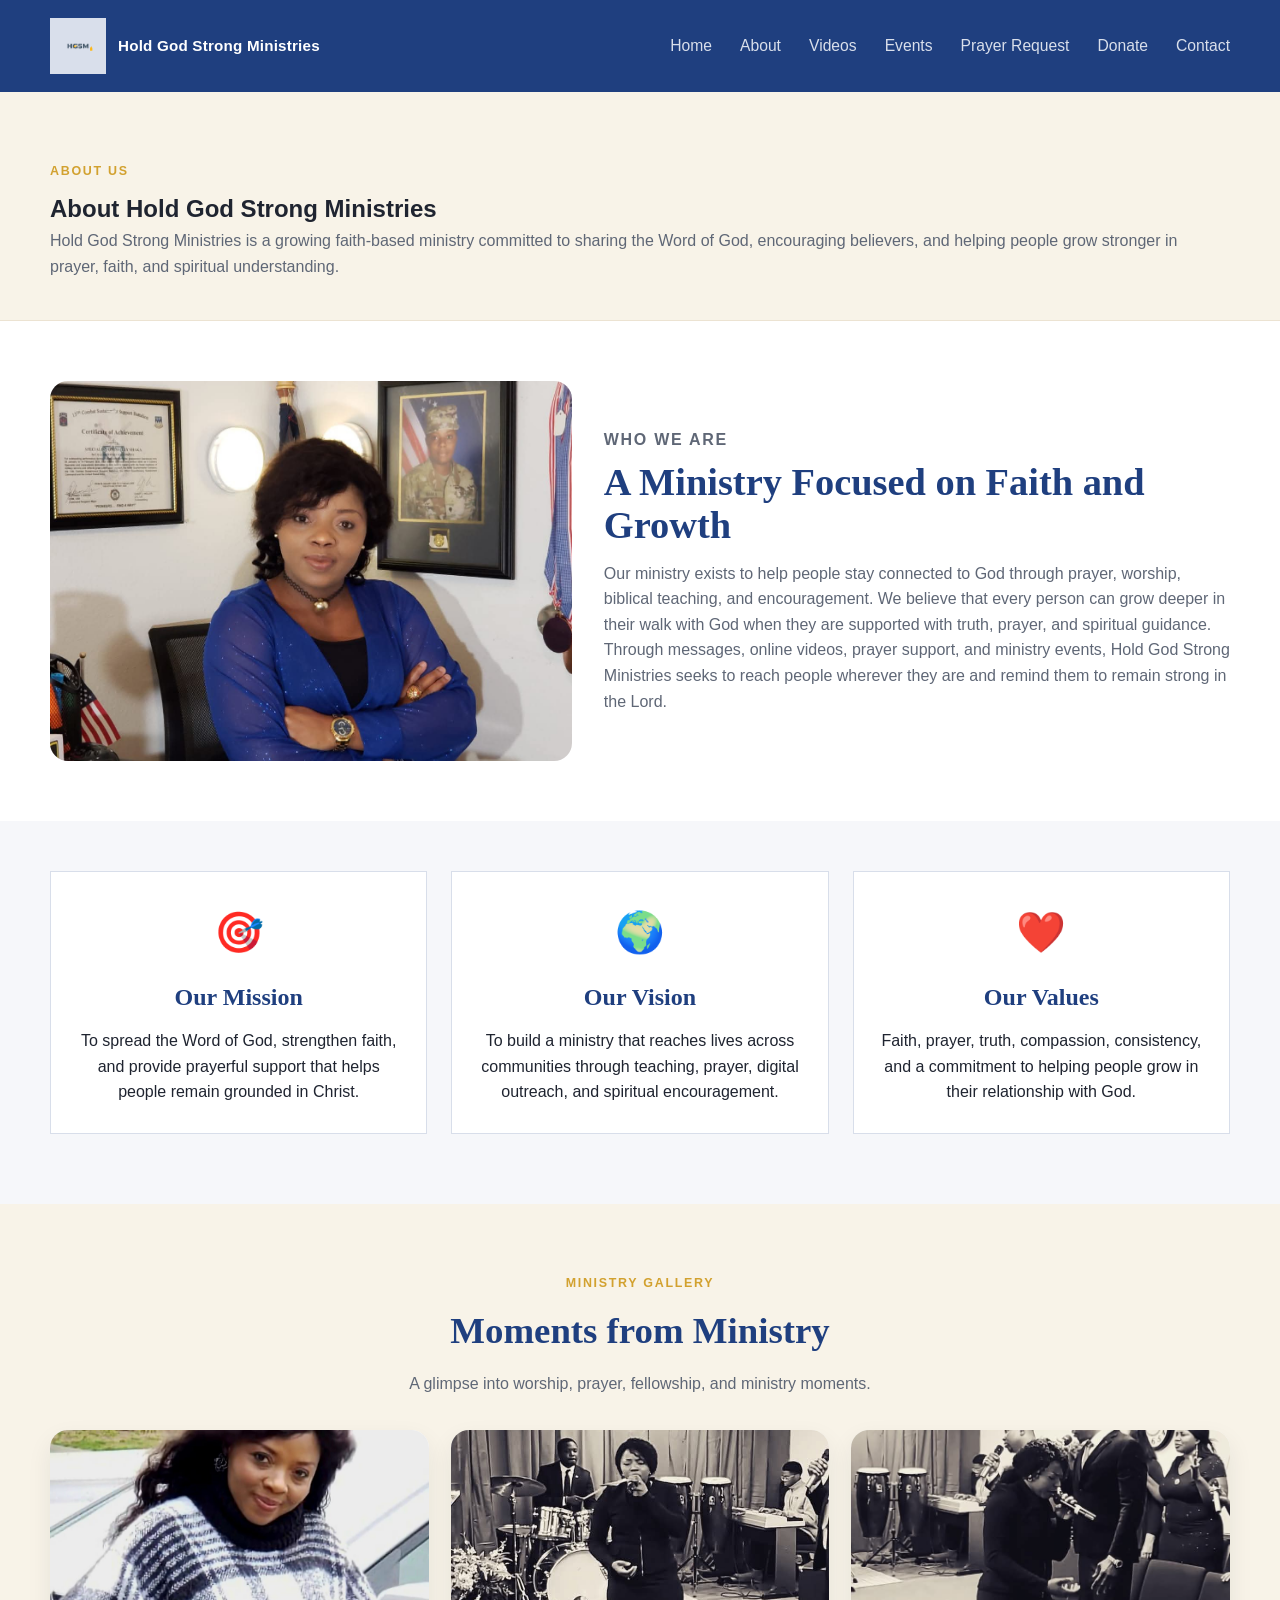
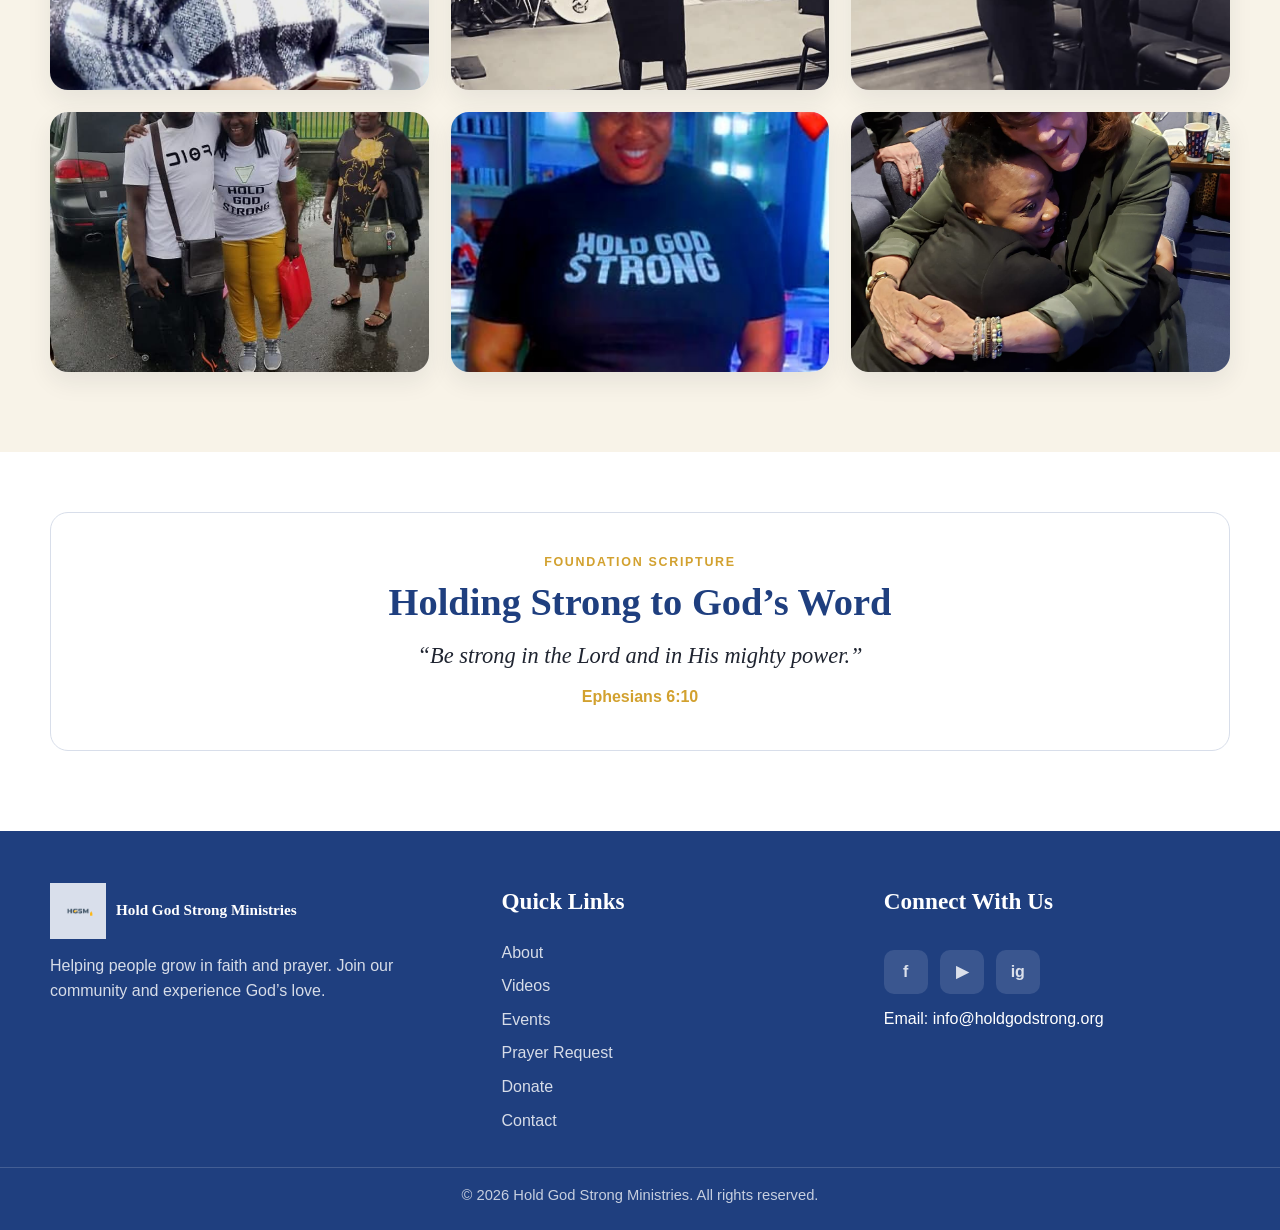
==== about.html @ 2b189855 "Update about.html" ====
<!DOCTYPE html>
<html lang="en">
<head>
  <meta charset="UTF-8" />
  <meta name="viewport" content="width=device-width, initial-scale=1.0" />
  <title>About - Hold God Strong Ministries</title>
  <meta
    name="description"
    content="Learn more about Hold God Strong Ministries, our mission, vision, and purpose."
  />
  <link rel="stylesheet" href="css/style.css" />
  <script src="js/main.js" defer></script>
</head>

<body>

  <!-- Header / Navigation -->
  <header>
    <div class="container nav-bar">
      <div class="logo">
        <a href="index.html" class="logo">
            <img src="images/HGSM.png" alt="Hold God Strong Ministries Logo">
            <span class="logo-text">Hold God Strong Ministries</span>
        </a>
      </div>
      <button class="menu-toggle" aria-label="Open menu" aria-expanded="false">
        <span></span>
        <span></span>
        <span></span>
      </button>

      <nav class="site-nav">
        <ul>
          <li><a href="index.html" class="active">Home</a></li>
          <li><a href="about.html">About</a></li>
          <li><a href="videos.html">Videos</a></li>
          <li><a href="events.html">Events</a></li>
          <li><a href="prayer.html">Prayer Request</a></li>
          <li><a href="donate.html">Donate</a></li>
          <li><a href="contact.html">Contact</a></li>
        </ul>
      </nav>
  </div>
  </header>

  <main>
    <!-- About Hero -->
    <section class="about-hero">
      <div class="container about-hero-content">
        <p class="section-tag">ABOUT US</p>
        <h1>About Hold God Strong Ministries</h1>
        <p class="about-hero-text">
          Hold God Strong Ministries is a growing faith-based ministry committed
          to sharing the Word of God, encouraging believers, and helping people
          grow stronger in prayer, faith, and spiritual understanding.
        </p>
      </div>
    </section>

    <!-- About Intro Section -->
    <section class="about-section">
      <div class="container about-layout">
        <div class="about-image-card">
          <img src="images/ofure003.jpg" alt="About Hold God Strong Ministries">
        </div>

        <div class="about-text-card">
          <p class="section-tag">WHO WE ARE</p>
          <h2>A Ministry Focused on Faith and Growth</h2>
          <p>
            Our ministry exists to help people stay connected to God through
            prayer, worship, biblical teaching, and encouragement. We believe
            that every person can grow deeper in their walk with God when they
            are supported with truth, prayer, and spiritual guidance.
          </p>
          <p>
            Through messages, online videos, prayer support, and ministry events,
            Hold God Strong Ministries seeks to reach people wherever they are
            and remind them to remain strong in the Lord.
          </p>
        </div>
      </div>
    </section>

    <!-- Mission / Vision / Values -->
    <section class="about-cards-section">
      <div class="container about-cards-grid">

        <article class="about-info-card">
          <div class="about-card-icon">🎯</div>
          <h3>Our Mission</h3>
          <p>
            To spread the Word of God, strengthen faith, and provide prayerful
            support that helps people remain grounded in Christ.
          </p>
        </article>

        <article class="about-info-card">
          <div class="about-card-icon">🌍</div>
          <h3>Our Vision</h3>
          <p>
            To build a ministry that reaches lives across communities through
            teaching, prayer, digital outreach, and spiritual encouragement.
          </p>
        </article>

        <article class="about-info-card">
          <div class="about-card-icon">❤️</div>
          <h3>Our Values</h3>
          <p>
            Faith, prayer, truth, compassion, consistency, and a commitment to
            helping people grow in their relationship with God.
          </p>
        </article>

      </div>
    </section>

    <!-- Section for gallery -->
    <section class="gallery-section">
      <div class="container">
        <p class="section-tag">MINISTRY GALLERY</p>
        <h2 class="gallery-title">Moments from Ministry</h2>
        <p class="gallery-text">
          A glimpse into worship, prayer, fellowship, and ministry moments.
        </p>
    
        <div class="gallery-grid">
          <div class="gallery-card">
            <img src="images/ofure4.jpg" alt="Ministry moment 1" class="gallery-img">
          </div>
          <div class="gallery-card">
            <img src="images/ofure001.jpg" alt="Ministry moment 2" class="gallery-img">
          </div>
          <div class="gallery-card">
            <img src="images/ofure002.jpg" alt="Ministry moment 3" class="gallery-img">
          </div>
          <div class="gallery-card">
            <img src="images/ofure004.jpg" alt="Ministry moment 4" class="gallery-img">
          </div>
          <div class="gallery-card">
            <img src="images/mm3.jpg" alt="Ministry moment 5" class="gallery-img">
          </div>
          <div class="gallery-card">
            <img src="images/ofure3.jpg" alt="Ministry moment 6" class="gallery-img">
          </div>
        </div>
      </div>
    </section>

<!-- Lightbox -->
<div class="lightbox" id="lightbox">
  <span class="lightbox-close" id="lightboxClose">&times;</span>
  <img class="lightbox-img" id="lightboxImg" src="" alt="Expanded image">
</div>

    <!-- Scripture / Encouragement -->
    <section class="about-scripture-section">
      <div class="container scripture-card">
        <p class="section-tag">FOUNDATION SCRIPTURE</p>
        <h2>Holding Strong to God’s Word</h2>
        <p class="scripture-text">
          “Be strong in the Lord and in His mighty power.”
        </p>
        <span class="scripture-reference">Ephesians 6:10</span>
      </div>
    </section>
  </main>

  <!-- Footer -->
  <footer>
    <div class="container footer-grid">

      <div class="footer-about">
        <a href="index.html" class="footer-brand">
          <img src="images/HGSM.png" alt="Hold God Strong Ministries Logo">
          <span>Hold God Strong Ministries</span>
        </a>
        <p>
          Helping people grow in faith and prayer. Join our community and
          experience God’s love.
        </p>
      </div>

      <div class="footer-links">
        <h3>Quick Links</h3>
        <a href="about.html">About</a>
        <a href="videos.html">Videos</a>
        <a href="events.html">Events</a>
        <a href="prayer.html">Prayer Request</a>
        <a href="donate.html">Donate</a>
        <a href="contact.html">Contact</a>
      </div>

      <div class="footer-links">
        <h3>Connect With Us</h3>
        <div class="social-row">
          <a href="https://www.facebook.com/profile.php?id=100069398833321&sk=photos">
            <span class="social-chip">f</span>
          </a>
          <a href="https://www.youtube.com/@holdgodstrongministries7908">
            <span class="social-chip">▶</span>
          </a>
          <a href="https://www.instagram.com/ofurelawrnce/">
            <span class="social-chip">ig</span>
          </a>
          <p>Email: info@holdgodstrong.org</p>
        </div>
      </div>


    </div>

    <div class="footer-bottom">
      <p>© 2026 Hold God Strong Ministries. All rights reserved.</p>
    </div>
  </footer>
</body>
</html>
---- css/style.css ----
/* =========================
   RESET / GLOBAL
========================= */
* {
  margin: 0;
  padding: 0;
  box-sizing: border-box;
}

:root {
  --blue: #1f3f7f;
  --blue-dark: #173265;
  --gold: #d2a12f;
  --gold-soft: #f5e6bf;
  --text: #1f2430;
  --muted: #5f6776;
  --white: #ffffff;
  --bg-light: #f6f7fa;
  --bg-soft: #f8f3e8;
  --border: #d8deea;
}

html {
  scroll-behavior: smooth;
}

body {
  font-family: Arial, Helvetica, sans-serif;
  color: var(--text);
  background: var(--white);
  line-height: 1.6;
}

img {
  display: block;
  max-width: 100%;
}

a {
  text-decoration: none;
  color: inherit;
}

.container {
  width: min(1180px, calc(100% - 80px));
  margin: 0 auto;
}

.section-tag {
  color: var(--gold);
  text-transform: uppercase;
  letter-spacing: 1.7px;
  font-size: 0.78rem;
  font-weight: 700;
  margin-bottom: 8px;
}

.btn {
  display: inline-flex;
  align-items: center;
  justify-content: center;
  gap: 8px;
  min-height: 48px;
  padding: 0 22px;
  border-radius: 12px;
  border: 1px solid var(--border);
  font-size: 0.98rem;
  font-weight: 600;
  transition: 0.25s ease;
  cursor: pointer;
}

.btn:hover {
  transform: translateY(-1px);
  box-shadow: 0 8px 18px rgba(20, 32, 61, 0.08);
}

.btn-primary {
  background: var(--blue);
  color: var(--white);
  border-color: var(--blue);
}

.btn-secondary {
  background: var(--white);
  color: var(--text);
}

.verse-box {
  background: #f8f1df;
  border-radius: 12px;
  padding: 18px 14px;
  color: #444;
  font-style: italic;
}

.verse-box small {
  display: block;
  margin-top: 8px;
  font-style: normal;
  font-weight: 700;
}

/* =========================
   HEADER / NAV
========================= */
header {
  background: var(--blue);
  position: sticky;
  top: 0;
  z-index: 1000;
  border-bottom: none;
}

.nav-bar {
  min-height: 92px;
  display: flex;
  align-items: center;
  justify-content: space-between;
  gap: 28px;
  position: relative;
}

.logo {
  display: flex;
  align-items: center;
  gap: 12px;
  flex-shrink: 0;
  text-decoration: none;
}

.logo img {
  height: 56px;
  width: auto;
  display: block;
  background-color: #d9dfeb;
}

.logo-text {
  font-size: 0.95rem;
  font-weight: 600;
  color: #ffffff;
  white-space: nowrap;
  letter-spacing: 0.2px;
}

.site-nav {
  margin-left: auto;
}

.site-nav ul {
  list-style: none;
  display: flex;
  align-items: center;
  gap: 28px;
  flex-wrap: wrap;
}

.site-nav a {
  color: #d9dfeb;
  font-size: 0.98rem;
  transition: color 0.2s ease;
}

.site-nav a.active {
  color: #d9dfeb;
}


.site-nav a:hover {
  color: var(--gold);
  font-weight: 700;
}

/* hamburger */
.menu-toggle {
  display: none;
  background: transparent;
  border: none;
  cursor: pointer;
  width: 46px;
  height: 46px;
  align-items: center;
  justify-content: center;
  flex-direction: column;
  gap: 6px;
}

.menu-toggle span {
  display: block;
  width: 24px;
  height: 2.5px;
  background: #ffffff;
  border-radius: 2px;
  transition: 0.25s ease;
}

.menu-toggle.active span:nth-child(1) {
  transform: translateY(8px) rotate(45deg);
}

.menu-toggle.active span:nth-child(2) {
  opacity: 0;
}

.menu-toggle.active span:nth-child(3) {
  transform: translateY(-8px) rotate(-45deg);
}

/* =========================
   HERO / HOME
========================= */
.hero {
  position: relative;
  min-height: 500px;
  display: flex;
  align-items: center;
  justify-content: center;
  text-align: center;
  color: #ffffff;
  background:
    linear-gradient(rgba(24, 53, 109, 0.60), rgba(24, 53, 109, 0.60)),
    url("../images/image1.jpg") center 20% / cover no-repeat;
}

.hero-content {
  width: min(820px, 92%);
  padding: 60px 0;
}

.eyebrow {
  text-transform: uppercase;
  letter-spacing: 2px;
  font-size: 0.82rem;
  font-weight: 700;
  margin-bottom: 10px;
  opacity: 0.95;
}

.hero h1 {
  font-family: Georgia, "Times New Roman", serif;
  font-size: clamp(2.6rem, 6vw, 4.4rem);
  line-height: 1.08;
  margin-bottom: 14px;
}

.hero-text {
  font-size: 1.08rem;
  max-width: 740px;
  margin: 0 auto;
  color: rgba(255, 255, 255, 0.95);
}

.welcome-section {
  padding: 70px 0 50px;
  background: var(--white);
}

.two-column {
  display: grid;
  grid-template-columns: 1.08fr 1fr;
  gap: 48px;
  align-items: center;
}

.welcome-text h2,
.quick-access h2,
.latest-copy h2,
.event-section h2,
.about-text-card h2,
.contact-info-card h2,
.prayer-info-card h2,
.featured-video-copy h2,
.scripture-card h2,
.event-page-content h2,
.giving-info-card h2 {
  font-family: Georgia, "Times New Roman", serif;
  font-size: clamp(2rem, 3vw, 3rem);
  line-height: 1.12;
  margin-bottom: 14px;
  color: var(--blue);
}

.welcome-text p,
.quick-card p,
.latest-copy p,
.event-copy p,
.footer-about p,
.footer-links a,
.footer-contact p,
.quick-subtext,
.about-text-card p,
.contact-info-card p,
.contact-item,
.prayer-info-card p,
.featured-video-copy p,
.event-page-text,
.videos-hero-text,
.contact-hero-text,
.about-hero-text,
.events-hero-text,
.prayer-hero-text {
  color: var(--muted);
  font-size: 1rem;
}

.button-group {
  display: flex;
  flex-wrap: wrap;
  gap: 14px;
  margin-top: 24px;
}

.video-frame,
.featured-video-frame {
  background: #111;
  border-radius: 12px;
  overflow: hidden;
  box-shadow: 0 14px 28px rgba(0, 0, 0, 0.12);
}

.video-frame iframe,
.featured-video-frame iframe {
  width: 100%;
  aspect-ratio: 16 / 9;
  border: 0;
  display: block;
}

/* =========================
   QUICK ACCESS
========================= */
.quick-access {
  padding: 46px 0 70px;
  background: var(--bg-soft);
  text-align: center;
}

.quick-access h2 {
  margin-bottom: 10px;
}

.quick-subtext {
  max-width: 560px;
  margin: 0 auto 30px;
}

.quick-grid {
  display: grid;
  grid-template-columns: repeat(3, 1fr);
  gap: 22px;
  margin-top: 18px;
}

.quick-card,
.about-info-card,
.contact-info-card,
.contact-form-card,
.prayer-form-card,
.prayer-info-card,
.event-page-card,
.video-card {
  background: var(--white);
  border: 1px solid var(--border);
  border-radius: var(--radius);
  box-shadow: var(--shadow);
}

.quick-card {
  text-align: left;
  padding: 24px;
}

.icon-box {
  width: 48px;
  height: 48px;
  border-radius: 12px;
  display: inline-flex;
  align-items: center;
  justify-content: center;
  margin-bottom: 18px;
  font-size: 1.2rem;
  background: #edf1fa;
  color: var(--blue);
}

.quick-card h3 {
  font-family: Georgia, "Times New Roman", serif;
  font-size: 1.3rem;
  margin-bottom: 8px;
  color: var(--blue);
}

/* =========================
   LATEST VIDEO / EVENT ON HOME
========================= */
.latest-video-section {
  padding: 76px 0;
  background: var(--white);
}

.event-section {
  padding: 78px 0 88px;
  background: var(--bg-soft);
  text-align: center;
}

.event-card {
  margin: 34px auto 0;
  width: min(930px, 100%);
  background: var(--white);
  border: 1px solid var(--border);
  border-radius: 18px;
  box-shadow: var(--shadow);
  display: grid;
  grid-template-columns: 320px 1fr;
  overflow: hidden;
  text-align: left;
}

.event-image {
  background: linear-gradient(135deg, #edf1fa, #f8f2e6);
  min-height: 260px;
  display: flex;
  align-items: center;
  justify-content: center;
  font-size: 5rem;
}

.event-copy {
  padding: 34px 34px 30px;
}

.event-label,
.event-badge,
.video-category {
  display: inline-block;
  background: var(--gold-soft);
  color: var(--gold);
  font-size: 0.75rem;
  font-weight: 700;
  letter-spacing: 1px;
  padding: 6px 10px;
  border-radius: 999px;
  margin-bottom: 12px;
}

.event-copy h3,
.video-card-content h3,
.about-info-card h3 {
  font-family: Georgia, "Times New Roman", serif;
  color: var(--blue);
}

.event-copy h3 {
  font-size: 2rem;
  line-height: 1.15;
  margin-bottom: 12px;
}

.event-meta,
.event-page-meta {
  display: flex;
  flex-wrap: wrap;
  gap: 16px;
  margin: 18px 0 20px;
  color: var(--muted);
  font-size: 0.95rem;
}

/* =========================
   ABOUT
========================= */
.about-hero,
.contact-hero,
.prayer-hero,
.events-hero,
.videos-hero {
  background: var(--bg-soft);
  padding: 70px 0 40px;
  border-bottom: 1px solid #ece3d2;
}

.about-hero-content,
.contact-hero-content,
.prayer-hero-content,
.events-hero-content,
.videos-hero-content {
  width: min(1180px, calc(100% - 80px));
  margin: 0 auto;
}

.about-section {
  background: var(--white);
  padding: 60px 0;
}

.about-layout {
  display: grid;
  grid-template-columns: 1fr 1.2fr;
  gap: 32px;
  align-items: center;
}

.about-image-card {
  border-radius: 18px;
  overflow: hidden;
  box-shadow: var(--shadow);
}

.about-image-card img {
  width: 100%;
  height: 380px;
  object-fit: cover;
  display: block;
}

.about-cards-section {
  background: var(--bg-light);
  padding: 50px 0 70px;
}

.about-cards-grid {
  display: grid;
  grid-template-columns: repeat(3, 1fr);
  gap: 24px;
}

.about-info-card {
  padding: 28px 22px;
  text-align: center;
}

.about-card-icon {
  font-size: 2.5rem;
  margin-bottom: 14px;
}

.about-info-card h3 {
  font-size: 1.5rem;
  margin-bottom: 12px;
}

.about-scripture-section {
  background: var(--white);
  padding: 60px 0 80px;
}

.scripture-card {
  background: var(--card-bg);
  border: 1px solid var(--border);
  border-radius: 18px;
  padding: 40px 30px;
  text-align: center;
  box-shadow: var(--shadow);
}

.scripture-text {
  font-family: Georgia, "Times New Roman", serif;
  font-size: 1.4rem;
  color: var(--text);
  margin-bottom: 10px;
  font-style: italic;
}

.scripture-reference {
  display: inline-block;
  color: var(--gold);
  font-weight: 700;
}

/* =========================
   CONTACT
========================= */
.contact-section,
.prayer-section,
.events-section,
.videos-grid-section {
  background: var(--bg-light);
  padding: 50px 0 80px;
}

.contact-layout,
.prayer-layout {
  width: var(--container);
  margin: 0 auto;
  display: grid;
  grid-template-columns: 0.95fr 1.25fr;
  gap: 30px;
  align-items: start;
}

.contact-info-card,
.prayer-info-card {
  padding: 34px 26px;
}

.contact-icon,
.prayer-icon,
.giving-icon {
  font-size: 3rem;
  margin-bottom: 16px;
}

.contact-details {
  display: flex;
  flex-direction: column;
  gap: 16px;
}

.contact-item {
  padding-bottom: 12px;
  border-bottom: 1px solid #e5eaf3;
}

.contact-item strong {
  display: block;
  color: var(--text);
  margin-bottom: 4px;
}

.contact-form-card,
.prayer-form-card {
  padding: 34px 34px 36px;
  position: relative;
}

.contact-label-box,
.prayer-label-box {
  position: absolute;
  top: -16px;
  left: 24px;
  background: var(--blue);
  color: var(--white);
  padding: 12px 22px;
  border-radius: 10px;
  font-weight: 700;
  font-size: 1rem;
}

.contact-form,
.prayer-form {
  margin-top: 18px;
}

/* =========================
   FORMS
========================= */
.form-row {
  display: grid;
  grid-template-columns: 1fr 1fr;
  gap: 22px;
}

.form-group {
  margin-bottom: 22px;
}

.form-group label {
  display: block;
  margin-bottom: 8px;
  font-weight: 700;
  color: var(--text);
}

.form-group input,
.form-group textarea {
  width: 100%;
  padding: 14px 16px;
  border: 1.5px solid #aab7d1;
  border-radius: 12px;
  font-size: 1rem;
  background: var(--white);
  color: var(--text);
}

.form-group textarea {
  resize: vertical;
  min-height: 120px;
}

.contact-submit-btn,
.prayer-submit-btn {
  width: 100%;
}

/* =========================
   EVENTS PAGE
========================= */
.events-list {
  display: flex;
  flex-direction: column;
  gap: 28px;
}

.event-page-card {
  overflow: hidden;
  display: grid;
  grid-template-columns: 300px 1fr;
}

.event-page-image {
  background: linear-gradient(135deg, #edf1fa, #f8f2e6);
  min-height: 240px;
  display: flex;
  align-items: center;
  justify-content: center;
  font-size: 4.5rem;
}

.event-page-content {
  padding: 30px;
}

.event-page-content h2 {
  font-size: 2rem;
  line-height: 1.15;
  margin-bottom: 12px;
}

/* =========================
   VIDEOS PAGE
========================= */
.featured-video-section {
  background: var(--white);
  padding: 60px 0 40px;
}

.featured-video-layout {
  display: grid;
  grid-template-columns: 1.2fr 1fr;
  gap: 32px;
  align-items: center;
}

.video-category-section {
  margin-bottom: 50px;
}

.category-heading {
  font-family: Georgia, "Times New Roman", serif;
  font-size: 2rem;
  color: var(--blue);
  margin-bottom: 20px;
  border-left: 5px solid var(--gold);
  padding-left: 14px;
}

.videos-grid {
  display: grid;
  grid-template-columns: repeat(4, 1fr);
  gap: 24px;
}

.video-card {
  overflow: hidden;
  transition: transform 0.3s ease, box-shadow 0.3s ease;
}

.video-card.video-hover {
  transform: translateY(-8px);
  box-shadow: 0 18px 32px rgba(28, 35, 56, 0.16);
}

.video-card-content {
  padding: 18px;
}

.video-card-content h3 {
  font-size: 1.2rem;
  margin-bottom: 8px;
}

.video-card-content p {
  color: var(--muted);
  font-size: 0.95rem;
}

/* =========================
   VIDEOS PAGE - CLEAN THUMBNAIL VERSION
========================= */

.videos-hero {
  background: var(--bg-soft);
  padding: 70px 0 40px;
  border-bottom: 1px solid #ece3d2;
}

.videos-hero-content {
  width: min(1180px, calc(100% - 80px));
  margin: 0 auto;
}

.videos-hero-text {
  max-width: 900px;
  color: #334155;
  font-size: 1.08rem;
}

.featured-video-section {
  background: var(--white);
  padding: 60px 0 40px;
}

.featured-video-layout {
  display: grid;
  grid-template-columns: 1.2fr 1fr;
  gap: 32px;
  align-items: center;
}

.featured-video-frame {
  background: #111;
  border-radius: 16px;
  overflow: hidden;
  box-shadow: 0 10px 24px rgba(28, 35, 56, 0.12);
}

.featured-video-frame iframe {
  width: 100%;
  aspect-ratio: 16 / 9;
  border: 0;
  display: block;
}

.featured-video-copy h2 {
  font-family: Georgia, "Times New Roman", serif;
  font-size: 2.2rem;
  color: var(--blue);
  margin-bottom: 14px;
}

.featured-video-copy p {
  color: var(--muted);
  margin-bottom: 20px;
}

.videos-grid-section {
  background: var(--bg-light);
  padding: 40px 0 80px;
}

.video-category-section {
  margin-bottom: 50px;
}

.category-heading {
  font-family: Georgia, "Times New Roman", serif;
  font-size: 2rem;
  color: var(--blue);
  margin-bottom: 20px;
  border-left: 5px solid var(--gold);
  padding-left: 14px;
}

.thumbnail-grid {
  display: grid;
  grid-template-columns: repeat(4, 1fr);
  gap: 24px;
}

.thumbnail-card {
  background: var(--white);
  border: 1px solid var(--border);
  border-radius: 16px;
  overflow: hidden;
  box-shadow: var(--shadow);
  transition: transform 0.3s ease, box-shadow 0.3s ease;
  cursor: pointer;
}

.thumbnail-card:hover,
.thumbnail-card.thumbnail-hover {
  transform: translateY(-8px);
  box-shadow: 0 18px 32px rgba(28, 35, 56, 0.16);
}

.thumbnail-image {
  position: relative;
  overflow: hidden;
  background: #111;
}

.thumbnail-image img {
  width: 100%;
  display: block;
  aspect-ratio: 16 / 9;
  object-fit: cover;
}

.thumbnail-play {
  position: absolute;
  inset: 0;
  display: flex;
  align-items: center;
  justify-content: center;
  font-size: 3rem;
  color: var(--white);
  background: rgba(0, 0, 0, 0.18);
}

.thumbnail-card-content {
  padding: 18px;
}

.video-category {
  display: inline-block;
  background: var(--gold-soft);
  color: var(--gold);
  font-size: 0.72rem;
  font-weight: 700;
  letter-spacing: 1px;
  padding: 6px 10px;
  border-radius: 999px;
  margin-bottom: 10px;
}

.thumbnail-card-content h3 {
  font-family: Georgia, "Times New Roman", serif;
  font-size: 1.2rem;
  color: var(--blue);
  margin-bottom: 8px;
}

.thumbnail-card-content p {
  color: var(--muted);
  font-size: 0.95rem;
}

/* responsive */
@media (max-width: 1100px) {
  .thumbnail-grid {
    grid-template-columns: repeat(3, 1fr);
  }
}

@media (max-width: 900px) {
  .featured-video-layout {
    grid-template-columns: 1fr;
  }

  .thumbnail-grid {
    grid-template-columns: repeat(2, 1fr);
  }
}

@media (max-width: 700px) {
  .videos-hero {
    padding: 50px 0 34px;
  }

  .thumbnail-grid {
    grid-template-columns: 1fr;
  }

  .featured-video-copy h2,
  .category-heading {
    font-size: 1.8rem;
  }
}

/* =========================
   FOOTER
========================= */
footer {
  background: var(--blue);
  color: var(--white);
  padding-top: 52px;
}

.footer-grid {
  display: grid;
  grid-template-columns: 1.2fr 1fr 1fr;
  gap: 36px;
  padding-bottom: 34px;
}

.footer-about h3,
.footer-links h3,
.footer-contact h3 {
  font-family: Georgia, "Times New Roman", serif;
  font-size: 1.45rem;
  margin-bottom: 12px;
  color: var(--white);
}

.footer-about p,
.footer-contact p,
.footer-links a {
  color: rgba(255, 255, 255, 0.82);
}

.footer-links {
  display: flex;
  flex-direction: column;
  gap: 8px;
}

.social-row {
  display: flex;
  gap: 12px;
  margin-top: 10px;
  flex-wrap: wrap;
}

.social-chip {
  width: 44px;
  height: 44px;
  border-radius: 10px;
  background: rgba(255, 255, 255, 0.12);
  display: inline-flex;
  align-items: center;
  justify-content: center;
  font-weight: 700;
}

.footer-bottom {
  border-top: 1px solid rgba(255, 255, 255, 0.16);
  text-align: center;
  padding: 16px 0 22px;
  color: rgba(255, 255, 255, 0.75);
  font-size: 0.92rem;
}

.footer-brand {
  display: inline-flex;
  align-items: center;
  gap: 10px;
  margin-bottom: 14px;
  text-decoration: none;
}

.footer-brand img {
  height: 56px;
  width: auto;
  display: block;
  background-color: #d9dfeb;
}

.footer-brand span {
  font-family: Georgia, "Times New Roman", serif;
  font-size: 0.95rem;
  color: #ffffff;
  font-weight: 600;
}

/* =========================
   TABLET / MOBILE
========================= */
@media (max-width: 980px) {
  .menu-toggle {
    display: inline-flex;
  }

  .about-hero-content,
  .contact-hero-content,
  .prayer-hero-content,
  .events-hero-content,
  .videos-hero-content {
    width: min(1180px, calc(100% - 32px));
  }

  .site-nav {
    position: absolute;
    top: 100%;
    right: 0;
    width: min(320px, 92vw);
    background: #ffffff;
    border: 1px solid #ececec;
    border-radius: 14px;
    box-shadow: 0 14px 30px rgba(20, 32, 61, 0.12);
    padding: 16px;
    display: none;
  }

  .site-nav.open {
    display: block;
  }

  .site-nav ul {
    flex-direction: column;
    align-items: flex-start;
    gap: 14px;
  }

  .site-nav a {
    width: 100%;
    padding: 8px 0;
    color: #151c2e;
    font-weight: 700;
  }

  .site-nav a.active {
  color: #151c2e;
}

  .two-column,
  .about-layout,
  .about-cards-grid,
  .contact-layout,
  .prayer-layout,
  .event-card,
  .event-page-card,
  .featured-video-layout,
  .footer-grid {
    grid-template-columns: 1fr;
  }

  .quick-grid,
  .videos-grid {
    grid-template-columns: repeat(2, 1fr);
  }

  .event-image,
  .event-page-image,
  .about-image-card img {
    min-height: 220px;
    height: 220px;
  }
}

@media (max-width: 700px) {
  .nav-bar {
    min-height: 84px;
  }

  .logo {
    gap: 10px;
  }

  .logo img {
    height: 48px;
  }

  .logo-text {
    font-size: 0.88rem;
    max-width: 150px;
    line-height: 1.2;
    white-space: normal;
  }

  .hero {
    min-height: 380px;
  }

  .hero-content {
    padding: 48px 0;
  }

  .hero h1 {
    font-size: 2.4rem;
  }

  .button-group {
    flex-direction: column;
    align-items: stretch;
  }

  .btn {
    width: 100%;
  }

  .quick-grid,
  .videos-grid {
    grid-template-columns: 1fr;
  }

  .about-hero,
  .contact-hero,
  .prayer-hero,
  .events-hero,
  .videos-hero {
    padding: 50px 0 34px;
  }

  .contact-form-card,
  .prayer-form-card,
  .contact-info-card,
  .prayer-info-card {
    padding: 26px 20px 24px;
  }

  .contact-label-box,
  .prayer-label-box {
    position: static;
    display: inline-block;
    margin-bottom: 18px;
  }

  .form-row {
    grid-template-columns: 1fr;
  }

  .featured-video-copy h2,
  .category-heading,
  .event-page-content h2,
  .about-text-card h2,
  .scripture-card h2 {
    font-size: 1.8rem;
  }

  .scripture-text {
    font-size: 1.2rem;
  }
}

/* =========================
   GALLERY SECTION
========================= */
.gallery-section {
  background: var(--bg-soft);
  padding: 70px 0 80px;
  text-align: center;
}

.gallery-title {
  font-family: Georgia, "Times New Roman", serif;
  font-size: 2.3rem;
  color: var(--blue);
  margin-bottom: 10px;
}

.gallery-text {
  max-width: 700px;
  margin: 0 auto 34px;
  color: var(--muted);
  font-size: 1rem;
}

.gallery-grid {
  display: grid;
  grid-template-columns: repeat(3, 1fr);
  gap: 22px;
}

.gallery-card {
  background: var(--white);
  border-radius: 18px;
  overflow: hidden;
  box-shadow: 0 10px 24px rgba(28, 35, 56, 0.08);
  cursor: pointer;
}

.gallery-card img {
  width: 100%;
  height: 260px;
  object-fit: cover;
  display: block;
  transition: transform 0.3s ease;
}

.gallery-card:hover img {
  transform: scale(1.04);
}

/* =========================
   LIGHTBOX
========================= */
.lightbox {
  display: none;
  position: fixed;
  inset: 0;
  background: rgba(0, 0, 0, 0.85);
  z-index: 9999;
  justify-content: center;
  align-items: center;
  padding: 30px;
}

.lightbox.show {
  display: flex;
}

.lightbox-img {
  max-width: 90%;
  max-height: 85vh;
  border-radius: 12px;
  box-shadow: 0 10px 30px rgba(0, 0, 0, 0.4);
}

.lightbox-close {
  position: absolute;
  top: 20px;
  right: 30px;
  font-size: 3rem;
  color: #ffffff;
  cursor: pointer;
  line-height: 1;
}

/* responsive */
@media (max-width: 900px) {
  .gallery-grid {
    grid-template-columns: repeat(2, 1fr);
  }
}

@media (max-width: 700px) {
  .gallery-grid {
    grid-template-columns: 1fr;
  }

  .gallery-title {
    font-size: 1.9rem;
  }

  .gallery-card img {
    height: 220px;
  }

  .lightbox-close {
    top: 12px;
    right: 20px;
    font-size: 2.4rem;
  }
}
  }
}
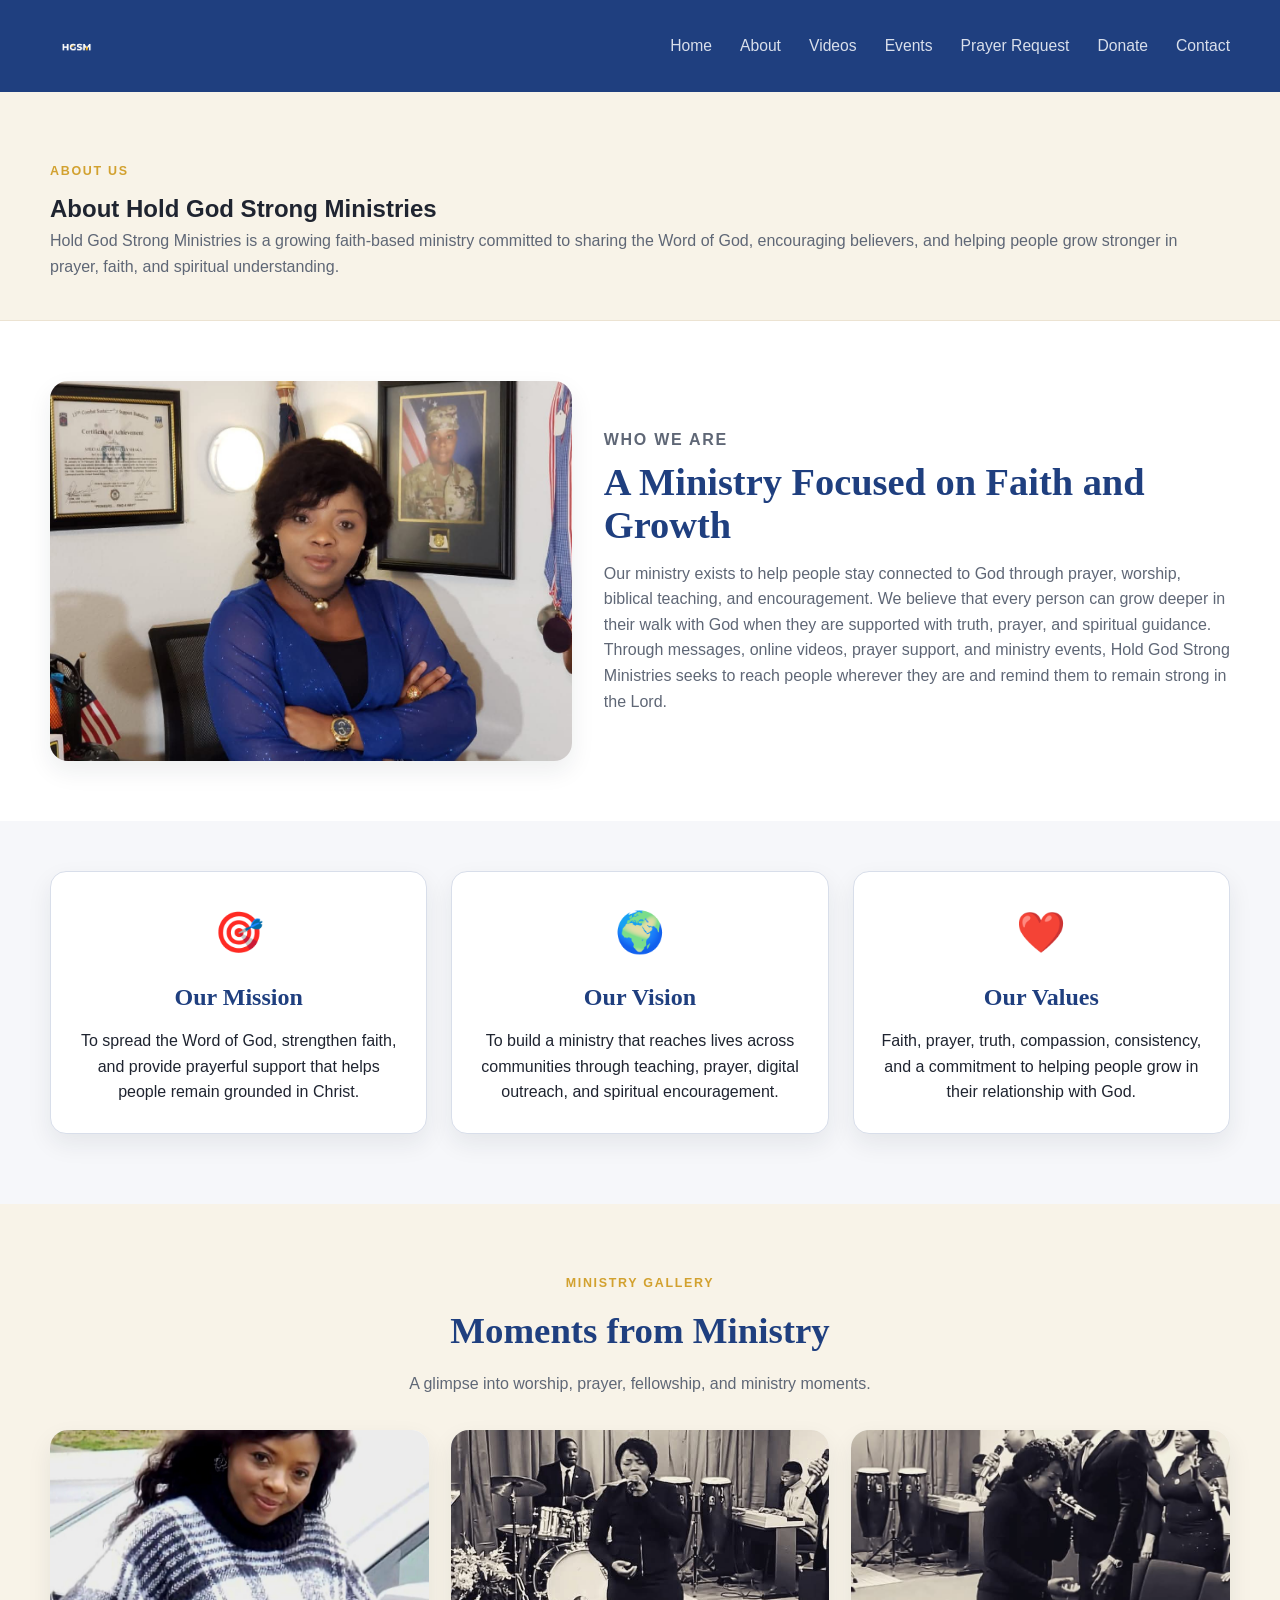
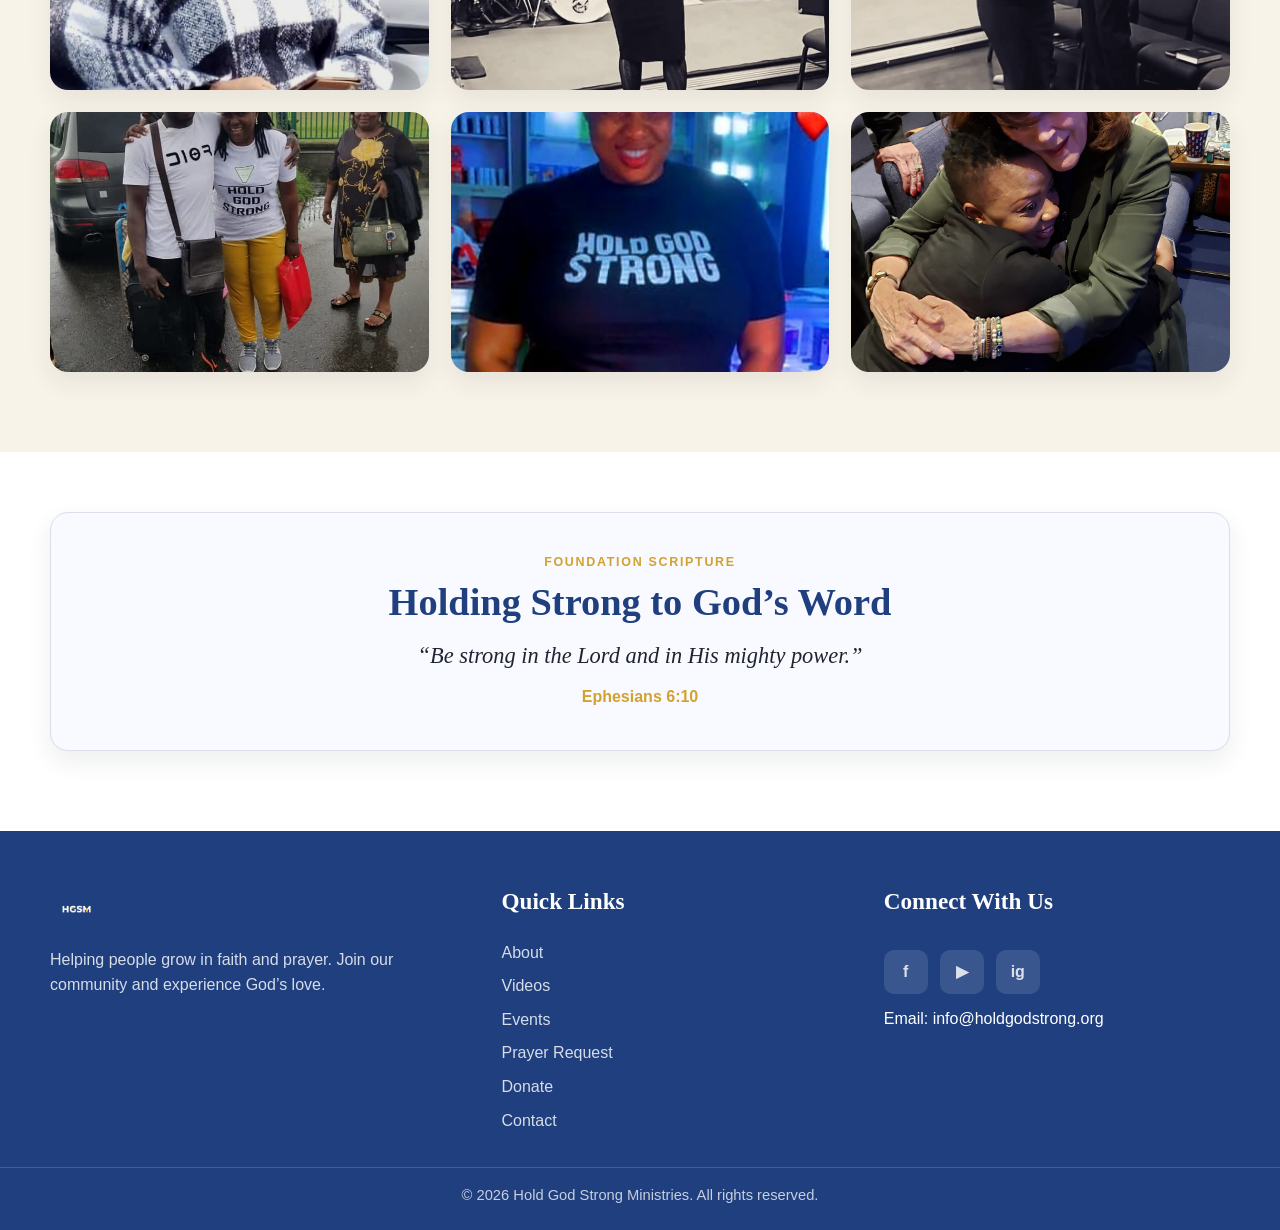
==== commit 27ef9882: "Update about.html" ====
--- a/about.html
+++ b/about.html
@@ -19,8 +19,8 @@
     <div class="container nav-bar">
       <div class="logo">
         <a href="index.html" class="logo">
-            <img src="images/HGSM.png" alt="Hold God Strong Ministries Logo">
-            <span class="logo-text">Hold God Strong Ministries</span>
+            <img src="images/HGSM03.png" alt="Hold God Strong Ministries Logo">
+            <!--<span class="logo-text">Hold God Strong Ministries</span>-->
         </a>
       </div>
       <button class="menu-toggle" aria-label="Open menu" aria-expanded="false">
@@ -173,8 +173,8 @@
 
       <div class="footer-about">
         <a href="index.html" class="footer-brand">
-          <img src="images/HGSM.png" alt="Hold God Strong Ministries Logo">
-          <span>Hold God Strong Ministries</span>
+          <img src="images/HGSM03.png" alt="Hold God Strong Ministries Logo">
+          <!--<span>Hold God Strong Ministries</span>-->
         </a>
         <p>
           Helping people grow in faith and prayer. Join our community and
--- a/css/style.css
+++ b/css/style.css
@@ -18,6 +18,10 @@
   --bg-light: #f6f7fa;
   --bg-soft: #f8f3e8;
   --border: #d8deea;
+  --shadow: 0 10px 24px rgba(28, 35, 56, 0.08);
+  --radius: 16px;
+  --card-bg: #f8faff;
+  --container: min(1180px, calc(100% - 80px));
 }
 
 html {
@@ -42,7 +46,7 @@
 }
 
 .container {
-  width: min(1180px, calc(100% - 80px));
+  width: var(--container);
   margin: 0 auto;
 }
 
@@ -109,7 +113,6 @@
   position: sticky;
   top: 0;
   z-index: 1000;
-  border-bottom: none;
 }
 
 .nav-bar {
@@ -130,10 +133,10 @@
 }
 
 .logo img {
-  height: 56px;
+  height: 50px;
   width: auto;
   display: block;
-  background-color: #d9dfeb;
+  background-color: var(--blue);
 }
 
 .logo-text {
@@ -165,7 +168,6 @@
 .site-nav a.active {
   color: #d9dfeb;
 }
-
 
 .site-nav a:hover {
   color: var(--gold);
@@ -469,7 +471,7 @@
 }
 
 /* =========================
-   ABOUT
+   ABOUT / CONTACT / PRAYER / EVENTS HERO
 ========================= */
 .about-hero,
 .contact-hero,
@@ -486,10 +488,13 @@
 .prayer-hero-content,
 .events-hero-content,
 .videos-hero-content {
-  width: min(1180px, calc(100% - 80px));
+  width: var(--container);
   margin: 0 auto;
 }
 
+/* =========================
+   ABOUT
+========================= */
 .about-section {
   background: var(--white);
   padding: 60px 0;
@@ -570,7 +575,7 @@
 }
 
 /* =========================
-   CONTACT
+   CONTACT / PRAYER / EVENTS / VIDEOS GRID BACKGROUND
 ========================= */
 .contact-section,
 .prayer-section,
@@ -733,80 +738,10 @@
   align-items: center;
 }
 
-.video-category-section {
-  margin-bottom: 50px;
-}
-
-.category-heading {
-  font-family: Georgia, "Times New Roman", serif;
-  font-size: 2rem;
-  color: var(--blue);
-  margin-bottom: 20px;
-  border-left: 5px solid var(--gold);
-  padding-left: 14px;
-}
-
-.videos-grid {
-  display: grid;
-  grid-template-columns: repeat(4, 1fr);
-  gap: 24px;
-}
-
-.video-card {
-  overflow: hidden;
-  transition: transform 0.3s ease, box-shadow 0.3s ease;
-}
-
-.video-card.video-hover {
-  transform: translateY(-8px);
-  box-shadow: 0 18px 32px rgba(28, 35, 56, 0.16);
-}
-
-.video-card-content {
-  padding: 18px;
-}
-
-.video-card-content h3 {
-  font-size: 1.2rem;
-  margin-bottom: 8px;
-}
-
-.video-card-content p {
-  color: var(--muted);
-  font-size: 0.95rem;
-}
-
-/* =========================
-   VIDEOS PAGE - CLEAN THUMBNAIL VERSION
-========================= */
-
-.videos-hero {
-  background: var(--bg-soft);
-  padding: 70px 0 40px;
-  border-bottom: 1px solid #ece3d2;
-}
-
-.videos-hero-content {
-  width: min(1180px, calc(100% - 80px));
-  margin: 0 auto;
-}
-
 .videos-hero-text {
   max-width: 900px;
   color: #334155;
   font-size: 1.08rem;
-}
-
-.featured-video-section {
-  background: var(--white);
-  padding: 60px 0 40px;
-}
-
-.featured-video-layout {
-  display: grid;
-  grid-template-columns: 1.2fr 1fr;
-  gap: 32px;
-  align-items: center;
 }
 
 .featured-video-frame {
@@ -833,11 +768,6 @@
 .featured-video-copy p {
   color: var(--muted);
   margin-bottom: 20px;
-}
-
-.videos-grid-section {
-  background: var(--bg-light);
-  padding: 40px 0 80px;
 }
 
 .video-category-section {
@@ -903,18 +833,6 @@
   padding: 18px;
 }
 
-.video-category {
-  display: inline-block;
-  background: var(--gold-soft);
-  color: var(--gold);
-  font-size: 0.72rem;
-  font-weight: 700;
-  letter-spacing: 1px;
-  padding: 6px 10px;
-  border-radius: 999px;
-  margin-bottom: 10px;
-}
-
 .thumbnail-card-content h3 {
   font-family: Georgia, "Times New Roman", serif;
   font-size: 1.2rem;
@@ -925,38 +843,6 @@
 .thumbnail-card-content p {
   color: var(--muted);
   font-size: 0.95rem;
-}
-
-/* responsive */
-@media (max-width: 1100px) {
-  .thumbnail-grid {
-    grid-template-columns: repeat(3, 1fr);
-  }
-}
-
-@media (max-width: 900px) {
-  .featured-video-layout {
-    grid-template-columns: 1fr;
-  }
-
-  .thumbnail-grid {
-    grid-template-columns: repeat(2, 1fr);
-  }
-}
-
-@media (max-width: 700px) {
-  .videos-hero {
-    padding: 50px 0 34px;
-  }
-
-  .thumbnail-grid {
-    grid-template-columns: 1fr;
-  }
-
-  .featured-video-copy h2,
-  .category-heading {
-    font-size: 1.8rem;
-  }
 }
 
 /* =========================
@@ -1031,10 +917,10 @@
 }
 
 .footer-brand img {
-  height: 56px;
+  height: 50px;
   width: auto;
   display: block;
-  background-color: #d9dfeb;
+  background-color: var(--blue);
 }
 
 .footer-brand span {
@@ -1045,8 +931,98 @@
 }
 
 /* =========================
+   GALLERY SECTION
+========================= */
+.gallery-section {
+  background: var(--bg-soft);
+  padding: 70px 0 80px;
+  text-align: center;
+}
+
+.gallery-title {
+  font-family: Georgia, "Times New Roman", serif;
+  font-size: 2.3rem;
+  color: var(--blue);
+  margin-bottom: 10px;
+}
+
+.gallery-text {
+  max-width: 700px;
+  margin: 0 auto 34px;
+  color: var(--muted);
+  font-size: 1rem;
+}
+
+.gallery-grid {
+  display: grid;
+  grid-template-columns: repeat(3, 1fr);
+  gap: 22px;
+}
+
+.gallery-card {
+  background: var(--white);
+  border-radius: 18px;
+  overflow: hidden;
+  box-shadow: 0 10px 24px rgba(28, 35, 56, 0.08);
+  cursor: pointer;
+}
+
+.gallery-card img {
+  width: 100%;
+  height: 260px;
+  object-fit: cover;
+  display: block;
+  transition: transform 0.3s ease;
+}
+
+.gallery-card:hover img {
+  transform: scale(1.04);
+}
+
+/* =========================
+   LIGHTBOX
+========================= */
+.lightbox {
+  display: none;
+  position: fixed;
+  inset: 0;
+  background: rgba(0, 0, 0, 0.85);
+  z-index: 9999;
+  justify-content: center;
+  align-items: center;
+  padding: 30px;
+}
+
+.lightbox.show {
+  display: flex;
+}
+
+.lightbox-img {
+  max-width: 90%;
+  max-height: 85vh;
+  border-radius: 12px;
+  box-shadow: 0 10px 30px rgba(0, 0, 0, 0.4);
+}
+
+.lightbox-close {
+  position: absolute;
+  top: 20px;
+  right: 30px;
+  font-size: 3rem;
+  color: #ffffff;
+  cursor: pointer;
+  line-height: 1;
+}
+
+/* =========================
    TABLET / MOBILE
 ========================= */
+@media (max-width: 1100px) {
+  .thumbnail-grid {
+    grid-template-columns: repeat(3, 1fr);
+  }
+}
+
 @media (max-width: 980px) {
   .menu-toggle {
     display: inline-flex;
@@ -1071,6 +1047,7 @@
     box-shadow: 0 14px 30px rgba(20, 32, 61, 0.12);
     padding: 16px;
     display: none;
+    z-index: 1200;
   }
 
   .site-nav.open {
@@ -1091,8 +1068,8 @@
   }
 
   .site-nav a.active {
-  color: #151c2e;
-}
+    color: #151c2e;
+  }
 
   .two-column,
   .about-layout,
@@ -1106,8 +1083,7 @@
     grid-template-columns: 1fr;
   }
 
-  .quick-grid,
-  .videos-grid {
+  .quick-grid {
     grid-template-columns: repeat(2, 1fr);
   }
 
@@ -1117,9 +1093,28 @@
     min-height: 220px;
     height: 220px;
   }
+
+  .payment-right {
+    justify-content: flex-start;
+  }
+}
+
+@media (max-width: 900px) {
+  .featured-video-layout {
+    grid-template-columns: 1fr;
+  }
+
+  .thumbnail-grid,
+  .gallery-grid {
+    grid-template-columns: repeat(2, 1fr);
+  }
 }
 
 @media (max-width: 700px) {
+  .container {
+    width: min(1180px, calc(100% - 32px));
+  }
+
   .nav-bar {
     min-height: 84px;
   }
@@ -1128,12 +1123,14 @@
     gap: 10px;
   }
 
-  .logo img {
-    height: 48px;
-  }
-
-  .logo-text {
-    font-size: 0.88rem;
+  .logo img,
+  .footer-brand img {
+    height: 42px;
+  }
+
+  .logo-text,
+  .footer-brand span {
+    font-size: 0.82rem;
     max-width: 150px;
     line-height: 1.2;
     white-space: normal;
@@ -1161,7 +1158,8 @@
   }
 
   .quick-grid,
-  .videos-grid {
+  .thumbnail-grid,
+  .gallery-grid {
     grid-template-columns: 1fr;
   }
 
@@ -1195,113 +1193,13 @@
   .category-heading,
   .event-page-content h2,
   .about-text-card h2,
-  .scripture-card h2 {
+  .scripture-card h2,
+  .gallery-title {
     font-size: 1.8rem;
   }
 
   .scripture-text {
     font-size: 1.2rem;
-  }
-}
-
-/* =========================
-   GALLERY SECTION
-========================= */
-.gallery-section {
-  background: var(--bg-soft);
-  padding: 70px 0 80px;
-  text-align: center;
-}
-
-.gallery-title {
-  font-family: Georgia, "Times New Roman", serif;
-  font-size: 2.3rem;
-  color: var(--blue);
-  margin-bottom: 10px;
-}
-
-.gallery-text {
-  max-width: 700px;
-  margin: 0 auto 34px;
-  color: var(--muted);
-  font-size: 1rem;
-}
-
-.gallery-grid {
-  display: grid;
-  grid-template-columns: repeat(3, 1fr);
-  gap: 22px;
-}
-
-.gallery-card {
-  background: var(--white);
-  border-radius: 18px;
-  overflow: hidden;
-  box-shadow: 0 10px 24px rgba(28, 35, 56, 0.08);
-  cursor: pointer;
-}
-
-.gallery-card img {
-  width: 100%;
-  height: 260px;
-  object-fit: cover;
-  display: block;
-  transition: transform 0.3s ease;
-}
-
-.gallery-card:hover img {
-  transform: scale(1.04);
-}
-
-/* =========================
-   LIGHTBOX
-========================= */
-.lightbox {
-  display: none;
-  position: fixed;
-  inset: 0;
-  background: rgba(0, 0, 0, 0.85);
-  z-index: 9999;
-  justify-content: center;
-  align-items: center;
-  padding: 30px;
-}
-
-.lightbox.show {
-  display: flex;
-}
-
-.lightbox-img {
-  max-width: 90%;
-  max-height: 85vh;
-  border-radius: 12px;
-  box-shadow: 0 10px 30px rgba(0, 0, 0, 0.4);
-}
-
-.lightbox-close {
-  position: absolute;
-  top: 20px;
-  right: 30px;
-  font-size: 3rem;
-  color: #ffffff;
-  cursor: pointer;
-  line-height: 1;
-}
-
-/* responsive */
-@media (max-width: 900px) {
-  .gallery-grid {
-    grid-template-columns: repeat(2, 1fr);
-  }
-}
-
-@media (max-width: 700px) {
-  .gallery-grid {
-    grid-template-columns: 1fr;
-  }
-
-  .gallery-title {
-    font-size: 1.9rem;
   }
 
   .gallery-card img {
@@ -1314,5 +1212,3 @@
     font-size: 2.4rem;
   }
 }
-  }
-}
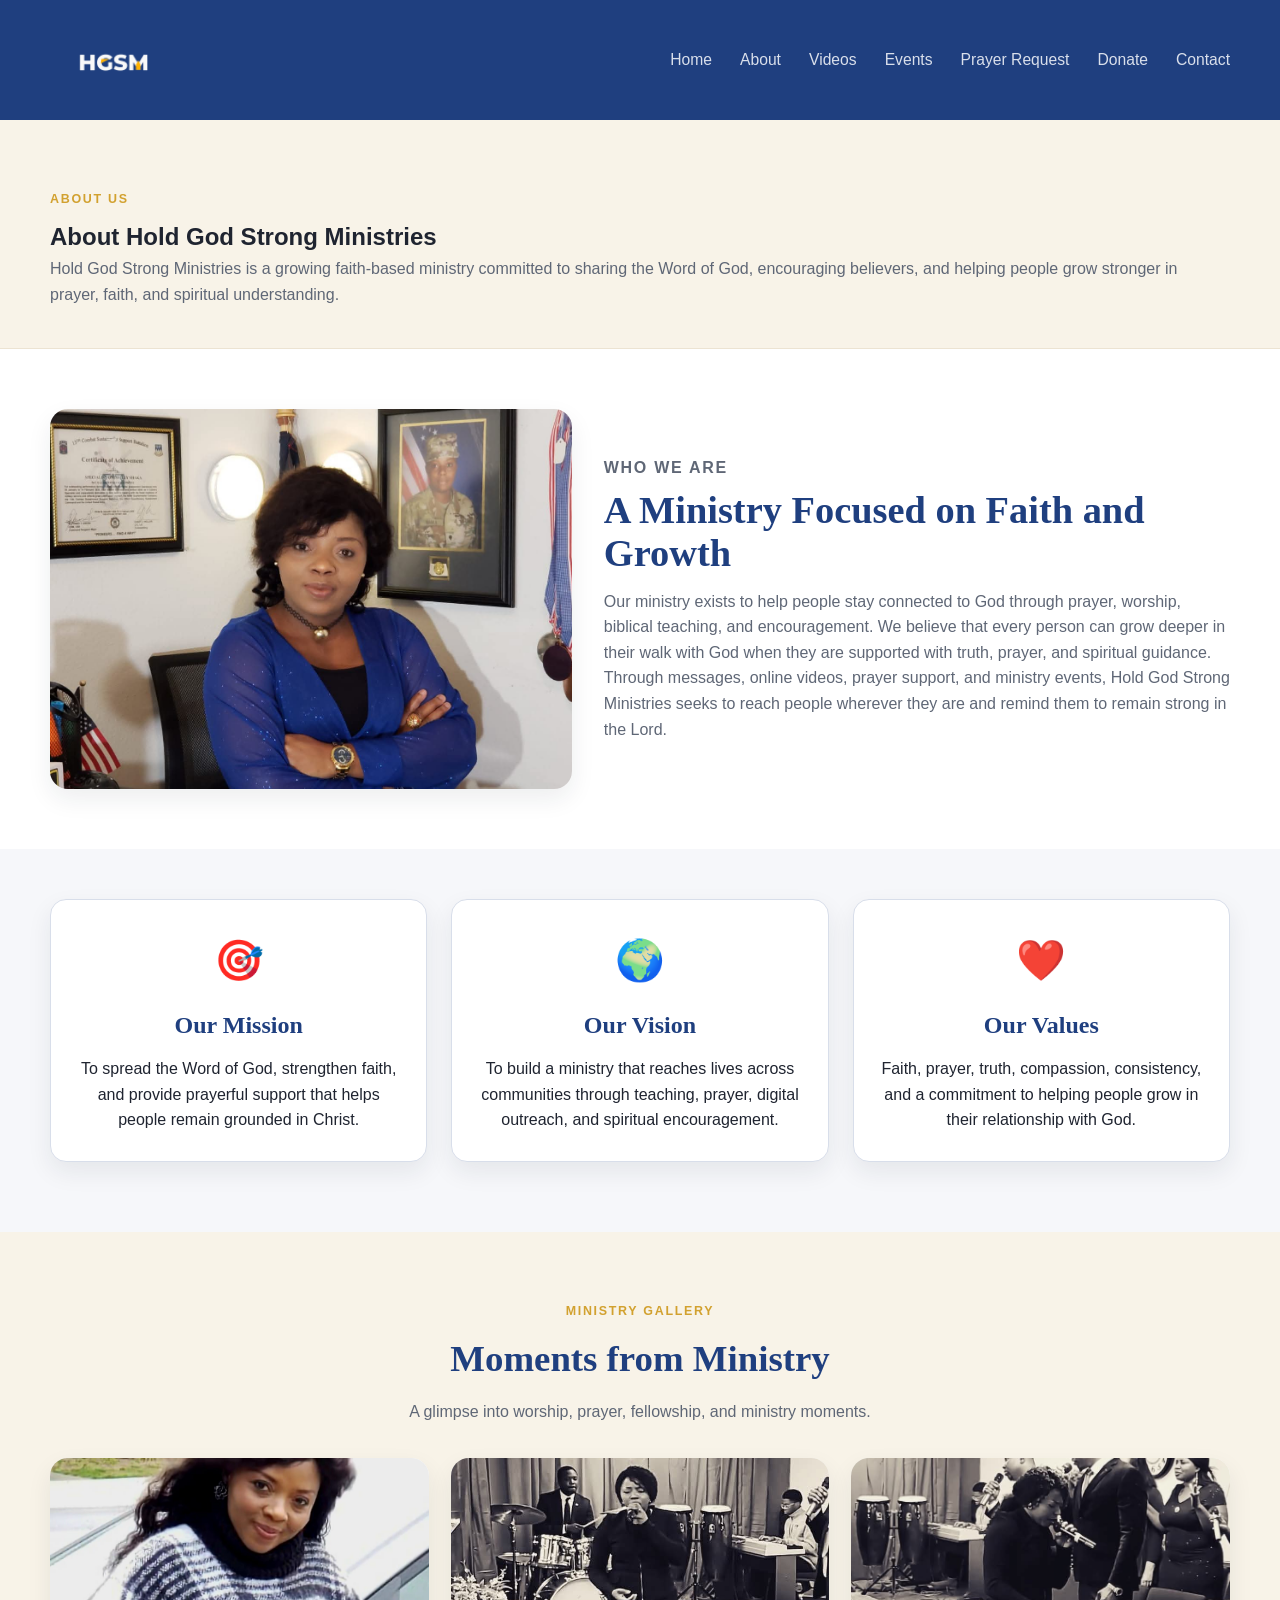
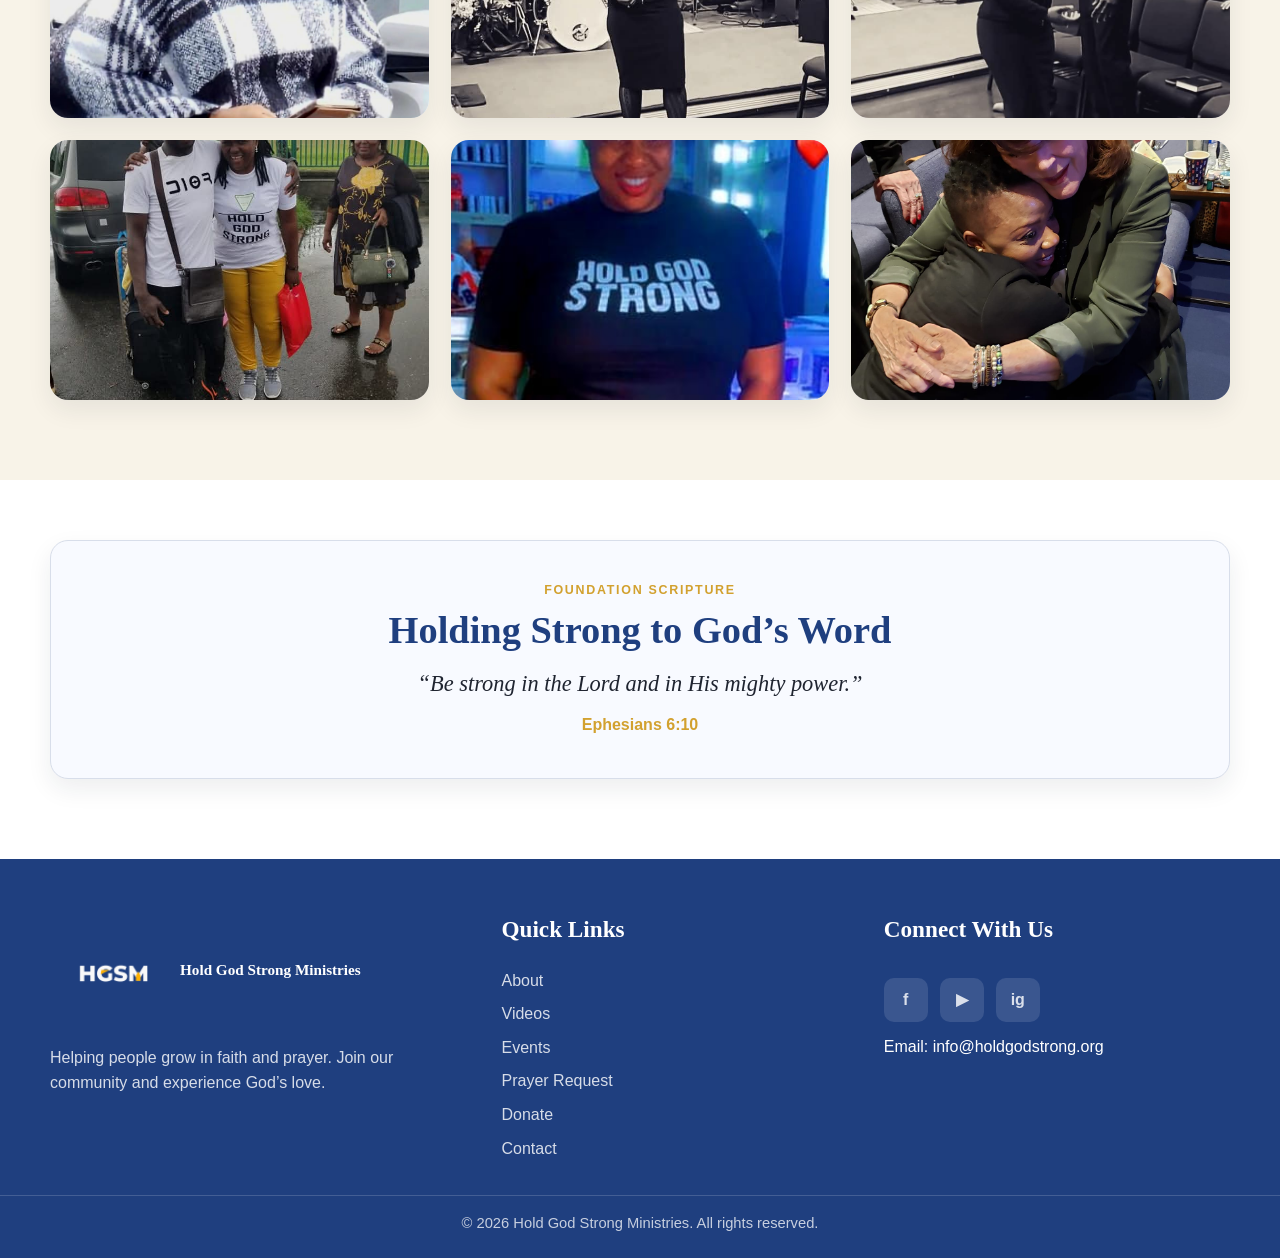
==== commit c02816c6: "Update about.html" ====
--- a/about.html
+++ b/about.html
@@ -174,7 +174,7 @@
       <div class="footer-about">
         <a href="index.html" class="footer-brand">
           <img src="images/HGSM03.png" alt="Hold God Strong Ministries Logo">
-          <!--<span>Hold God Strong Ministries</span>-->
+          <span>Hold God Strong Ministries</span>
         </a>
         <p>
           Helping people grow in faith and prayer. Join our community and
--- a/css/style.css
+++ b/css/style.css
@@ -133,19 +133,19 @@
 }
 
 .logo img {
-  height: 50px;
+  height: 120px;
   width: auto;
   display: block;
   background-color: var(--blue);
 }
 
-.logo-text {
+/*.logo-text {
   font-size: 0.95rem;
   font-weight: 600;
   color: #ffffff;
   white-space: nowrap;
   letter-spacing: 0.2px;
-}
+}*/
 
 .site-nav {
   margin-left: auto;
@@ -917,7 +917,7 @@
 }
 
 .footer-brand img {
-  height: 50px;
+  height: 120px;
   width: auto;
   display: block;
   background-color: var(--blue);
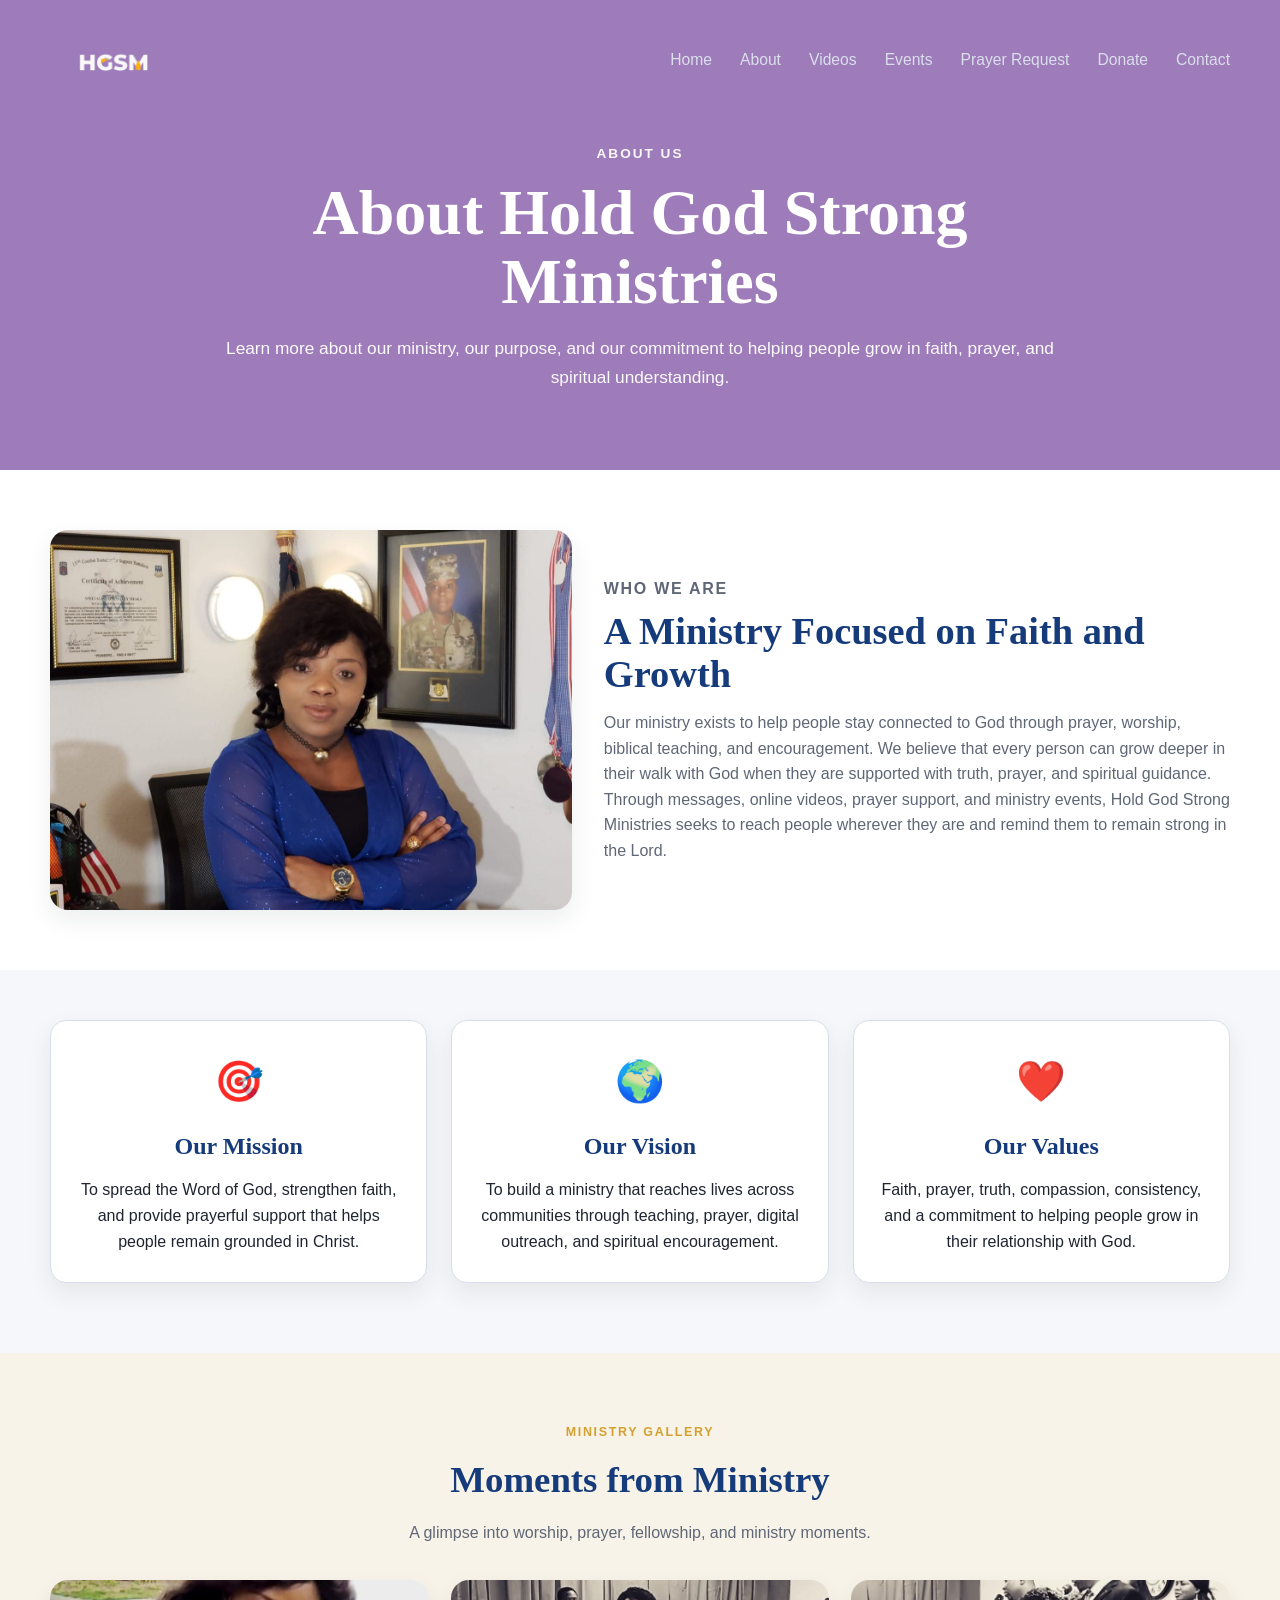
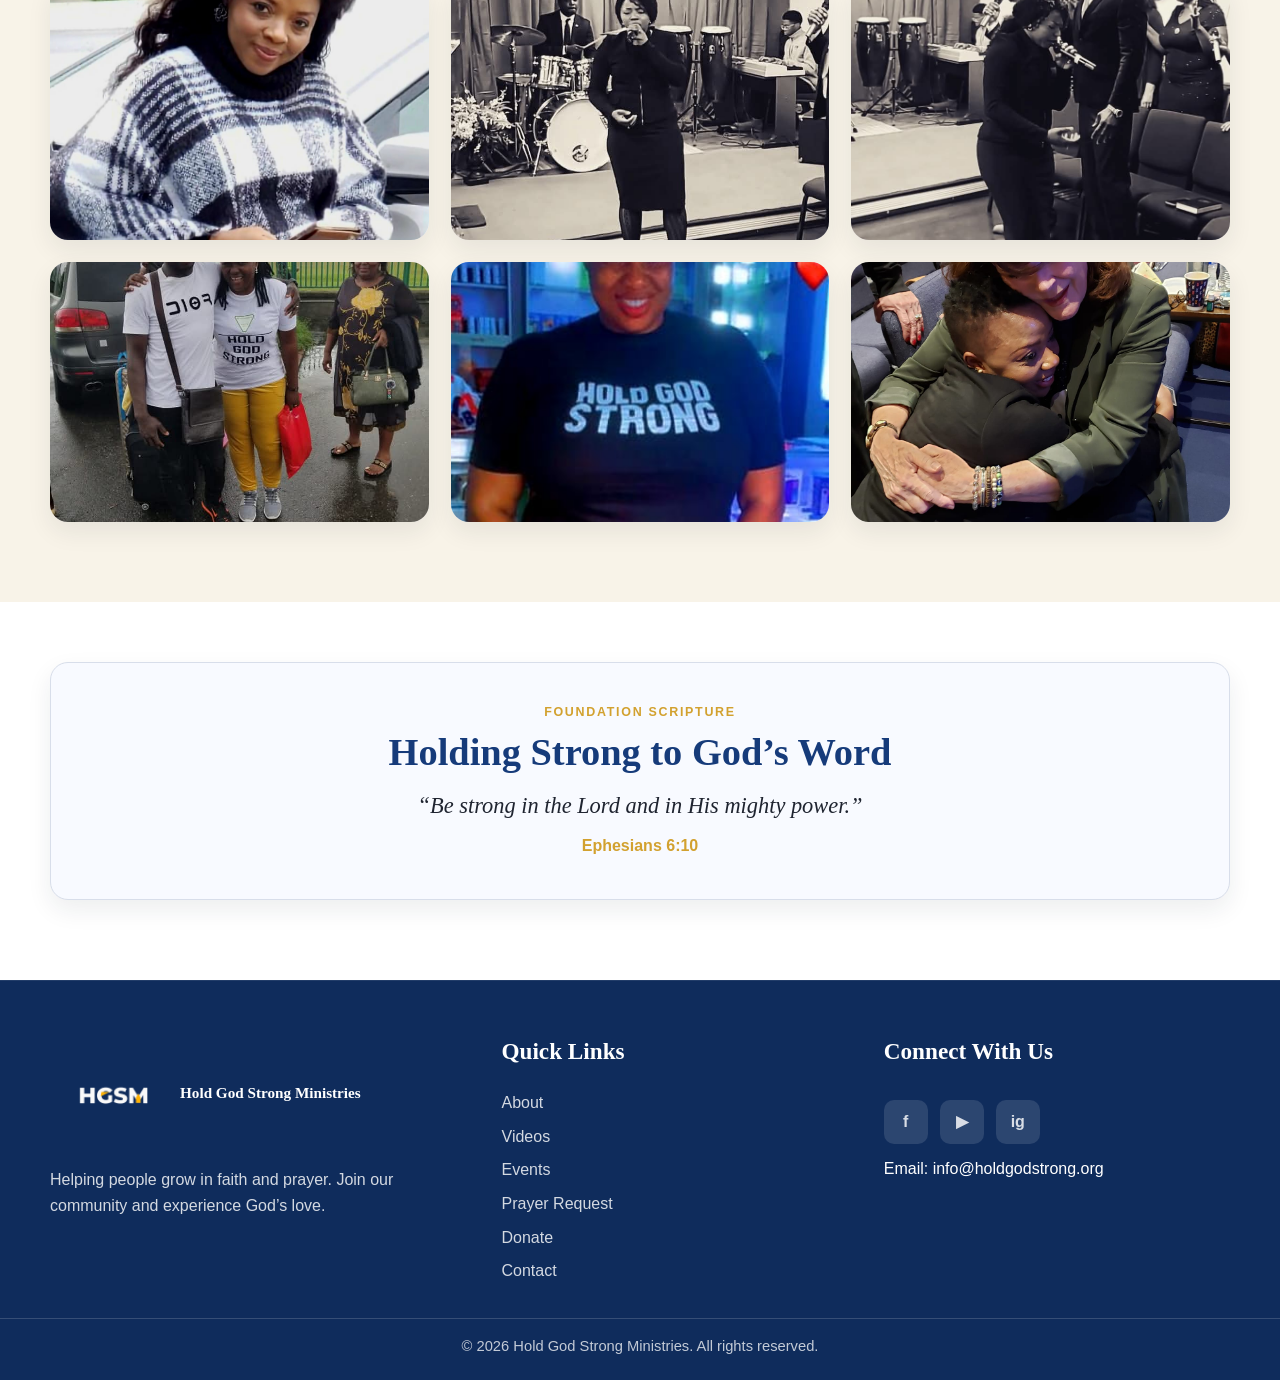
==== commit 9e9cb9f6: "Update about.html" ====
--- a/about.html
+++ b/about.html
@@ -45,18 +45,16 @@
 
   <main>
     <!-- About Hero -->
-    <section class="about-hero">
-      <div class="container about-hero-content">
-        <p class="section-tag">ABOUT US</p>
+    <section class="page-hero about-hero-bg">
+      <div class="page-hero-content">
+        <p class="eyebrow">ABOUT US</p>
         <h1>About Hold God Strong Ministries</h1>
-        <p class="about-hero-text">
-          Hold God Strong Ministries is a growing faith-based ministry committed
-          to sharing the Word of God, encouraging believers, and helping people
-          grow stronger in prayer, faith, and spiritual understanding.
-        </p>
-      </div>
-    </section>
-
+        <p>
+          Learn more about our ministry, our purpose, and our commitment to helping
+          people grow in faith, prayer, and spiritual understanding.
+        </p>
+      </div>
+    </section>
     <!-- About Intro Section -->
     <section class="about-section">
       <div class="container about-layout">
--- a/css/style.css
+++ b/css/style.css
@@ -8,8 +8,8 @@
 }
 
 :root {
-  --blue: #1f3f7f;
-  --blue-dark: #173265;
+  --blue: #163b7a;
+  --blue-dark: #0f2c5c;
   --gold: #d2a12f;
   --gold-soft: #f5e6bf;
   --text: #1f2430;
@@ -109,9 +109,13 @@
    HEADER / NAV
 ========================= */
 header {
-  background: var(--blue);
-  position: sticky;
+  position: absolute;
   top: 0;
+  left: 0;
+  width: 100%;
+  background: transparent !important;
+  box-shadow: none !important;
+  border-bottom: none !important;
   z-index: 1000;
 }
 
@@ -122,6 +126,9 @@
   justify-content: space-between;
   gap: 28px;
   position: relative;
+  background: transparent !important;
+  box-shadow: none !important;
+  border: none !important;
 }
 
 .logo {
@@ -130,25 +137,27 @@
   gap: 12px;
   flex-shrink: 0;
   text-decoration: none;
+  background: transparent !important;
 }
 
 .logo img {
   height: 120px;
   width: auto;
   display: block;
-  background-color: var(--blue);
-}
-
-/*.logo-text {
+  background-color: transparent !important;
+}
+
+.logo-text {
   font-size: 0.95rem;
   font-weight: 600;
   color: #ffffff;
   white-space: nowrap;
   letter-spacing: 0.2px;
-}*/
+}
 
 .site-nav {
   margin-left: auto;
+  background: transparent !important;
 }
 
 .site-nav ul {
@@ -157,6 +166,11 @@
   align-items: center;
   gap: 28px;
   flex-wrap: wrap;
+  background: transparent !important;
+}
+
+.site-nav li {
+  background: transparent !important;
 }
 
 .site-nav a {
@@ -210,24 +224,25 @@
 }
 
 /* =========================
-   HERO / HOME
+   HERO - HOME
 ========================= */
 .hero {
   position: relative;
-  min-height: 500px;
+  min-height: 470px;
   display: flex;
   align-items: center;
   justify-content: center;
   text-align: center;
+  padding: 120px 20px 55px;
   color: #ffffff;
   background:
-    linear-gradient(rgba(24, 53, 109, 0.60), rgba(24, 53, 109, 0.60)),
+    linear-gradient(rgba(88, 28, 135, 0.58), rgba(88, 28, 135, 0.58)),
     url("../images/image1.jpg") center 20% / cover no-repeat;
 }
 
 .hero-content {
   width: min(820px, 92%);
-  padding: 60px 0;
+  padding: 30px 0;
 }
 
 .eyebrow {
@@ -253,6 +268,94 @@
   color: rgba(255, 255, 255, 0.95);
 }
 
+/* =========================
+   HERO - OTHER PAGES
+========================= */
+.page-hero {
+  position: relative;
+  min-height: 470px;
+  display: flex;
+  align-items: center;
+  justify-content: center;
+  text-align: center;
+  padding: 120px 20px 55px;
+  color: #ffffff;
+  background:
+    linear-gradient(rgba(88, 28, 135, 0.58), rgba(88, 28, 135, 0.58)),
+    url("../images/image1.jpg") center 20% / cover no-repeat;
+}
+
+.page-hero-content {
+  width: min(900px, 92%);
+  margin: 0 auto;
+}
+
+.page-hero .section-tag,
+.page-hero .eyebrow {
+  color: #ffffff;
+  text-transform: uppercase;
+  letter-spacing: 2px;
+  font-size: 0.85rem;
+  font-weight: 700;
+  margin-bottom: 12px;
+}
+
+.page-hero h1 {
+  font-family: Georgia, "Times New Roman", serif;
+  font-size: clamp(2.4rem, 5vw, 4.4rem);
+  line-height: 1.08;
+  margin-bottom: 18px;
+  color: #ffffff;
+}
+
+.page-hero p {
+  max-width: 850px;
+  margin: 0 auto;
+  font-size: 1.08rem;
+  line-height: 1.7;
+  color: rgba(255, 255, 255, 0.96);
+}
+
+/* Optional page hero backgrounds */
+.about-hero-bg {
+  background:
+    linear-gradient(rgba(88, 28, 135, 0.58), rgba(88, 28, 135, 0.58)),
+    url("../images/about-hero.jpg") center 20% / cover no-repeat;
+}
+
+.videos-hero-bg {
+  background:
+    linear-gradient(rgba(88, 28, 135, 0.58), rgba(88, 28, 135, 0.58)),
+    url("../images/ofure003.jpg") center 20% / cover no-repeat;
+}
+
+.events-hero-bg {
+  background:
+    linear-gradient(rgba(88, 28, 135, 0.58), rgba(88, 28, 135, 0.58)),
+    url("../images/events-hero.jpg") center 20% / cover no-repeat;
+}
+
+.prayer-hero-bg {
+  background:
+    linear-gradient(rgba(88, 28, 135, 0.58), rgba(88, 28, 135, 0.58)),
+    url("../images/prayer-hero.jpg") center 20% / cover no-repeat;
+}
+
+.contact-hero-bg {
+  background:
+    linear-gradient(rgba(88, 28, 135, 0.58), rgba(88, 28, 135, 0.58)),
+    url("../images/contact-hero.jpg") center 20% / cover no-repeat;
+}
+
+.donate-hero-bg {
+  background:
+    linear-gradient(rgba(88, 28, 135, 0.58), rgba(88, 28, 135, 0.58)),
+    url("../images/donate-hero.jpg") center 20% / cover no-repeat;
+}
+
+/* =========================
+   HOME CONTENT
+========================= */
 .welcome-section {
   padding: 70px 0 50px;
   background: var(--white);
@@ -296,12 +399,7 @@
 .contact-item,
 .prayer-info-card p,
 .featured-video-copy p,
-.event-page-text,
-.videos-hero-text,
-.contact-hero-text,
-.about-hero-text,
-.events-hero-text,
-.prayer-hero-text {
+.event-page-text {
   color: var(--muted);
   font-size: 1rem;
 }
@@ -360,8 +458,7 @@
 .contact-form-card,
 .prayer-form-card,
 .prayer-info-card,
-.event-page-card,
-.video-card {
+.event-page-card {
   background: var(--white);
   border: 1px solid var(--border);
   border-radius: var(--radius);
@@ -394,7 +491,7 @@
 }
 
 /* =========================
-   LATEST VIDEO / EVENT ON HOME
+   LATEST VIDEO / EVENT
 ========================= */
 .latest-video-section {
   padding: 76px 0;
@@ -471,28 +568,6 @@
 }
 
 /* =========================
-   ABOUT / CONTACT / PRAYER / EVENTS HERO
-========================= */
-.about-hero,
-.contact-hero,
-.prayer-hero,
-.events-hero,
-.videos-hero {
-  background: var(--bg-soft);
-  padding: 70px 0 40px;
-  border-bottom: 1px solid #ece3d2;
-}
-
-.about-hero-content,
-.contact-hero-content,
-.prayer-hero-content,
-.events-hero-content,
-.videos-hero-content {
-  width: var(--container);
-  margin: 0 auto;
-}
-
-/* =========================
    ABOUT
 ========================= */
 .about-section {
@@ -575,7 +650,7 @@
 }
 
 /* =========================
-   CONTACT / PRAYER / EVENTS / VIDEOS GRID BACKGROUND
+   CONTACT / PRAYER / EVENTS / VIDEOS
 ========================= */
 .contact-section,
 .prayer-section,
@@ -849,9 +924,10 @@
    FOOTER
 ========================= */
 footer {
-  background: var(--blue);
+  background: #0f2c5c;
   color: var(--white);
   padding-top: 52px;
+  border-top: 1px solid rgba(255, 255, 255, 0.08);
 }
 
 .footer-grid {
@@ -920,7 +996,7 @@
   height: 120px;
   width: auto;
   display: block;
-  background-color: var(--blue);
+  background-color: transparent;
 }
 
 .footer-brand span {
@@ -1028,24 +1104,16 @@
     display: inline-flex;
   }
 
-  .about-hero-content,
-  .contact-hero-content,
-  .prayer-hero-content,
-  .events-hero-content,
-  .videos-hero-content {
-    width: min(1180px, calc(100% - 32px));
-  }
-
   .site-nav {
     position: absolute;
     top: 100%;
     right: 0;
     width: min(320px, 92vw);
-    background: #ffffff;
-    border: 1px solid #ececec;
-    border-radius: 14px;
-    box-shadow: 0 14px 30px rgba(20, 32, 61, 0.12);
-    padding: 16px;
+    background: #ffffff !important;
+    border: 1px solid #e6e6e6;
+    border-radius: 18px;
+    box-shadow: 0 18px 40px rgba(20, 32, 61, 0.18);
+    padding: 18px 20px;
     display: none;
     z-index: 1200;
   }
@@ -1055,12 +1123,23 @@
   }
 
   .site-nav ul {
+    display: flex;
     flex-direction: column;
     align-items: flex-start;
     gap: 14px;
+    margin: 0;
+    padding: 0;
+    list-style: none;
+    background: transparent;
+  }
+
+  .site-nav li {
+    width: 100%;
+    background: transparent;
   }
 
   .site-nav a {
+    display: block;
     width: 100%;
     padding: 8px 0;
     color: #151c2e;
@@ -1093,10 +1172,6 @@
     min-height: 220px;
     height: 220px;
   }
-
-  .payment-right {
-    justify-content: flex-start;
-  }
 }
 
 @media (max-width: 900px) {
@@ -1125,7 +1200,7 @@
 
   .logo img,
   .footer-brand img {
-    height: 42px;
+    height: 120px;
   }
 
   .logo-text,
@@ -1136,15 +1211,18 @@
     white-space: normal;
   }
 
-  .hero {
-    min-height: 380px;
+  .hero,
+  .page-hero {
+    min-height: 360px;
+    padding: 110px 20px 45px;
   }
 
   .hero-content {
-    padding: 48px 0;
-  }
-
-  .hero h1 {
+    padding: 20px 0;
+  }
+
+  .hero h1,
+  .page-hero h1 {
     font-size: 2.4rem;
   }
 
@@ -1161,14 +1239,6 @@
   .thumbnail-grid,
   .gallery-grid {
     grid-template-columns: 1fr;
-  }
-
-  .about-hero,
-  .contact-hero,
-  .prayer-hero,
-  .events-hero,
-  .videos-hero {
-    padding: 50px 0 34px;
   }
 
   .contact-form-card,
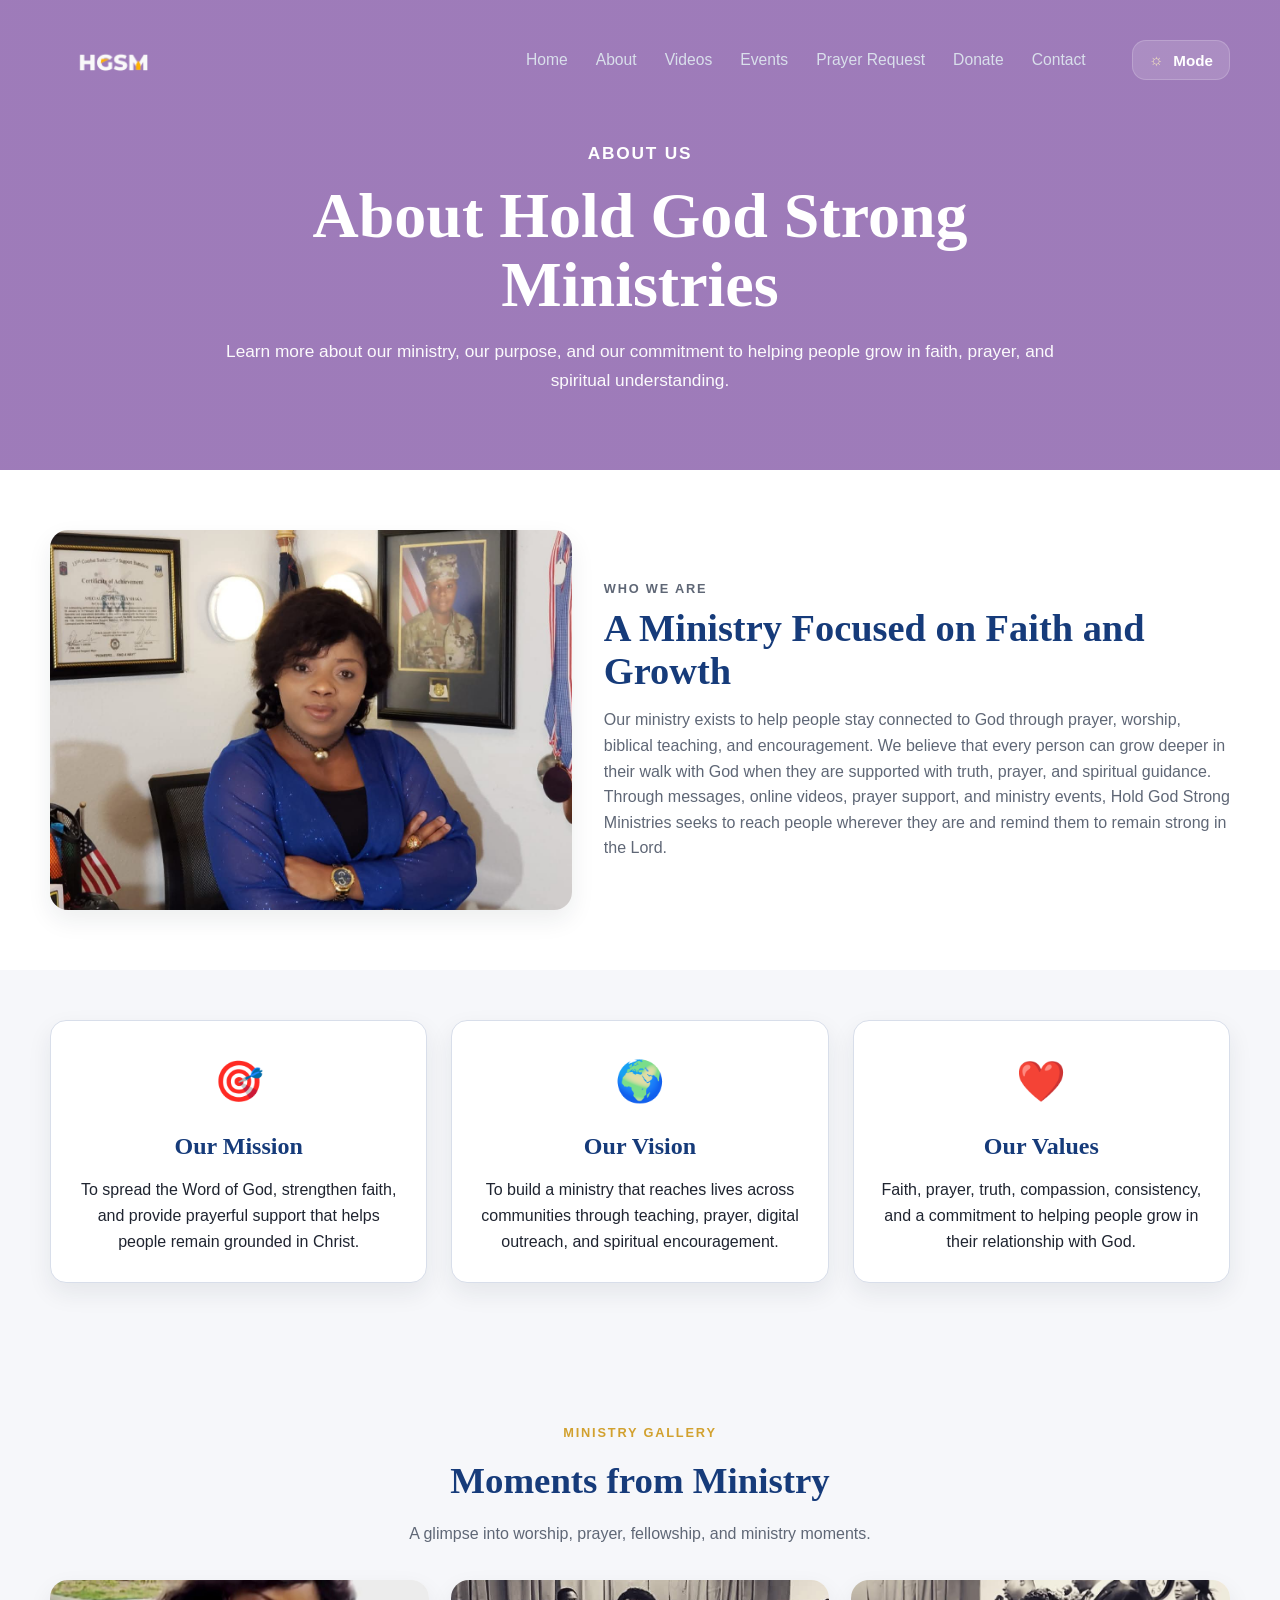
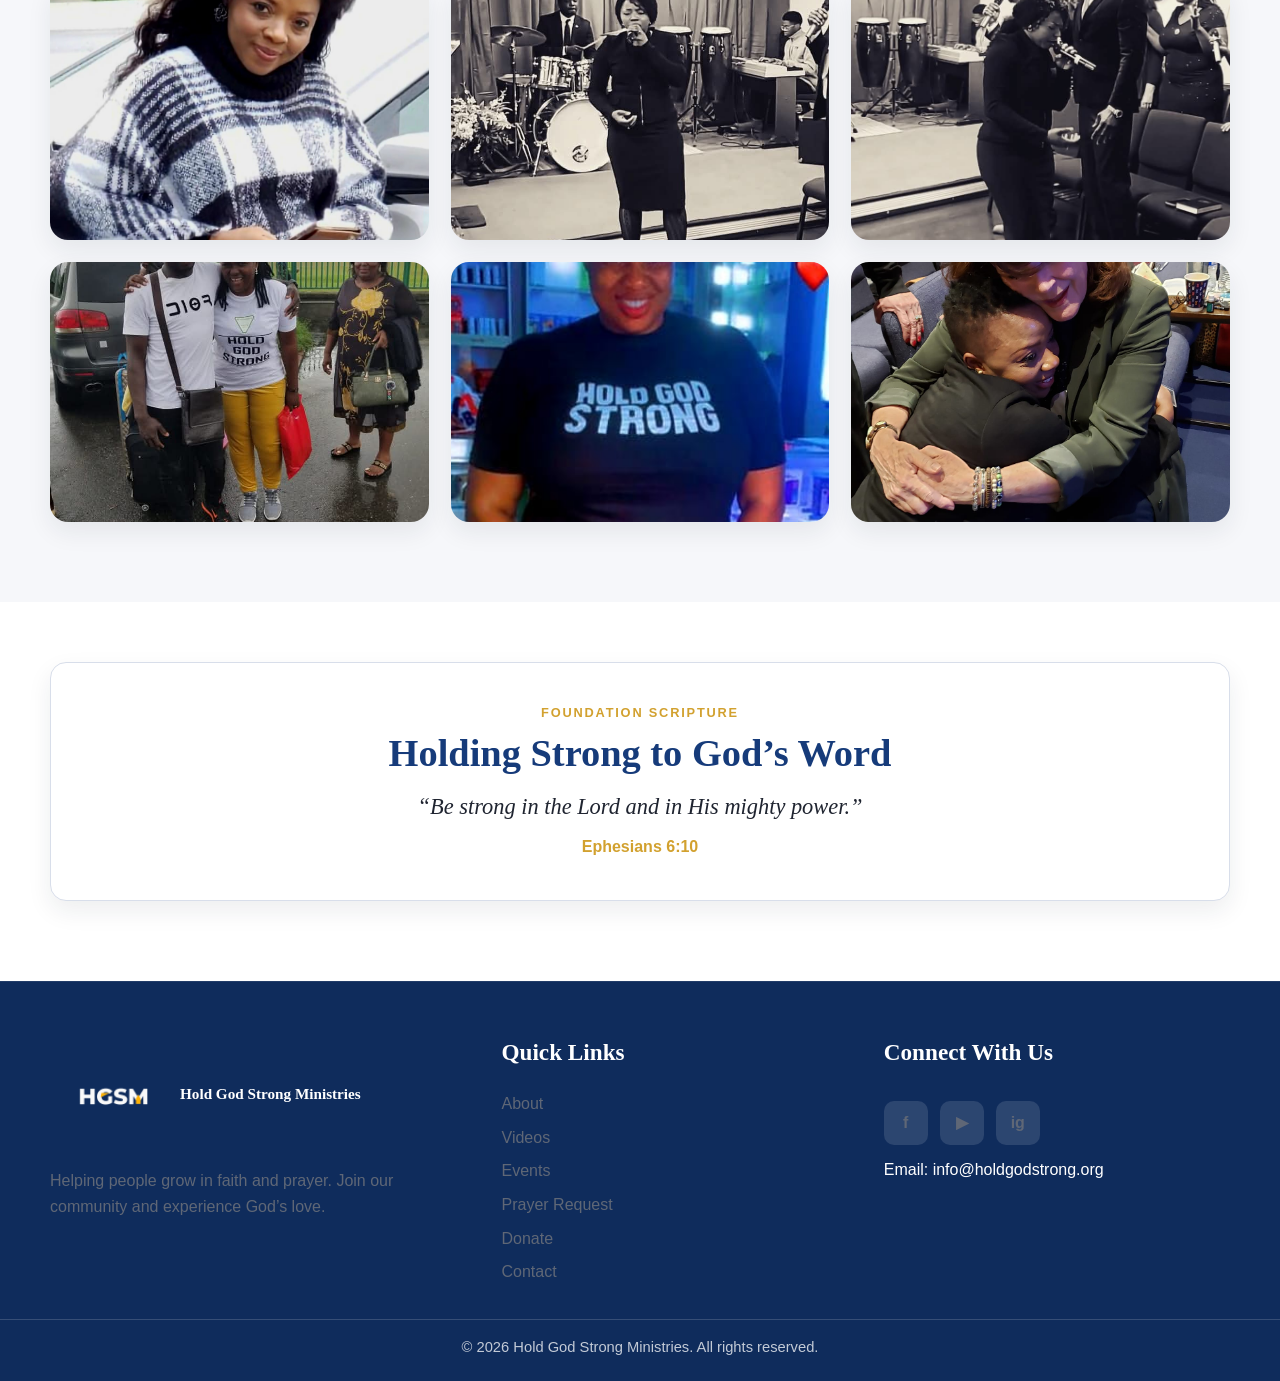
==== commit 0b353565: "Update about.html" ====
--- a/about.html
+++ b/about.html
@@ -40,6 +40,19 @@
           <li><a href="contact.html">Contact</a></li>
         </ul>
       </nav>
+
+      <div class="theme-switcher">
+        <button class="theme-toggle-btn" id="themeToggleBtn" aria-expanded="false" aria-label="Change theme">
+          <span class="theme-icon">☼</span>
+          <span>Mode</span>
+        </button>
+
+        <div class="theme-dropdown" id="themeDropdown">
+          <button class="theme-option active" data-theme="light">☀️ Light</button>
+          <button class="theme-option" data-theme="dark">🌙 Dark</button>
+          <button class="theme-option" data-theme="auto">◐ Auto</button>
+      </div>
+</div>
   </div>
   </header>
 
--- a/css/style.css
+++ b/css/style.css
@@ -22,6 +22,15 @@
   --radius: 16px;
   --card-bg: #f8faff;
   --container: min(1180px, calc(100% - 80px));
+
+  /* theme variables */
+  --page-bg: #ffffff;
+  --section-bg: #f6f7fa;
+  --card-surface: #ffffff;
+  --text-main: #1f2430;
+  --text-soft: #5f6776;
+  --input-bg: #ffffff;
+  --input-border: #aab7d1;
 }
 
 html {
@@ -30,8 +39,8 @@
 
 body {
   font-family: Arial, Helvetica, sans-serif;
-  color: var(--text);
-  background: var(--white);
+  color: var(--text-main);
+  background: var(--page-bg);
   line-height: 1.6;
 }
 
@@ -50,12 +59,16 @@
   margin: 0 auto;
 }
 
+.section-tag,
+.eyebrow {
+  text-transform: uppercase;
+  letter-spacing: 1.8px;
+  font-size: 0.8rem;
+  font-weight: 700;
+}
+
 .section-tag {
   color: var(--gold);
-  text-transform: uppercase;
-  letter-spacing: 1.7px;
-  font-size: 0.78rem;
-  font-weight: 700;
   margin-bottom: 8px;
 }
 
@@ -70,8 +83,8 @@
   border: 1px solid var(--border);
   font-size: 0.98rem;
   font-weight: 600;
+  cursor: pointer;
   transition: 0.25s ease;
-  cursor: pointer;
 }
 
 .btn:hover {
@@ -88,6 +101,13 @@
 .btn-secondary {
   background: var(--white);
   color: var(--text);
+}
+
+.button-group {
+  display: flex;
+  flex-wrap: wrap;
+  gap: 14px;
+  margin-top: 24px;
 }
 
 .verse-box {
@@ -103,6 +123,66 @@
   margin-top: 8px;
   font-style: normal;
   font-weight: 700;
+}
+
+/* =========================
+   THEME COLORS
+========================= */
+.welcome-section,
+.about-section,
+.about-scripture-section,
+.latest-video-section,
+.featured-video-section {
+  background: var(--page-bg);
+}
+
+.quick-access,
+.about-cards-section,
+.contact-section,
+.prayer-section,
+.events-section,
+.videos-grid-section,
+.gallery-section {
+  background: var(--section-bg);
+}
+
+.quick-card,
+.about-info-card,
+.contact-info-card,
+.contact-form-card,
+.prayer-form-card,
+.prayer-info-card,
+.event-page-card,
+.thumbnail-card,
+.scripture-card,
+.event-card {
+  background: var(--card-surface);
+}
+
+.welcome-text p,
+.quick-card p,
+.latest-copy p,
+.event-copy p,
+.about-text-card p,
+.contact-info-card p,
+.contact-item,
+.prayer-info-card p,
+.featured-video-copy p,
+.event-page-text,
+.thumbnail-card-content p,
+.gallery-text,
+.footer-about p,
+.footer-contact p,
+.footer-links a,
+.quick-subtext {
+  color: var(--text-soft);
+}
+
+.form-group input,
+.form-group textarea {
+  background: var(--input-bg);
+  border-color: var(--input-border);
+  color: var(--text-main);
 }
 
 /* =========================
@@ -117,6 +197,13 @@
   box-shadow: none !important;
   border-bottom: none !important;
   z-index: 1000;
+  transition: background 0.3s ease, box-shadow 0.3s ease;
+}
+
+header.scrolled {
+  position: fixed;
+  background: #0f2c5c !important;
+  box-shadow: 0 8px 20px rgba(0, 0, 0, 0.12) !important;
 }
 
 .nav-bar {
@@ -127,8 +214,11 @@
   gap: 28px;
   position: relative;
   background: transparent !important;
-  box-shadow: none !important;
-  border: none !important;
+  transition: min-height 0.3s ease;
+}
+
+header.scrolled .nav-bar {
+  min-height: 82px;
 }
 
 .logo {
@@ -143,7 +233,6 @@
 .logo img {
   height: 120px;
   width: auto;
-  display: block;
   background-color: transparent !important;
 }
 
@@ -188,14 +277,13 @@
   font-weight: 700;
 }
 
-/* hamburger */
 .menu-toggle {
   display: none;
-  background: transparent;
-  border: none;
-  cursor: pointer;
   width: 46px;
   height: 46px;
+  border: none;
+  background: transparent;
+  cursor: pointer;
   align-items: center;
   justify-content: center;
   flex-direction: column;
@@ -203,7 +291,6 @@
 }
 
 .menu-toggle span {
-  display: block;
   width: 24px;
   height: 2.5px;
   background: #ffffff;
@@ -221,6 +308,72 @@
 
 .menu-toggle.active span:nth-child(3) {
   transform: translateY(-8px) rotate(-45deg);
+}
+
+/* =========================
+   THEME SWITCHER
+========================= */
+.theme-switcher {
+  position: relative;
+  margin-left: 18px;
+}
+
+.theme-toggle-btn {
+  display: inline-flex;
+  align-items: center;
+  gap: 10px;
+  background: rgba(255, 255, 255, 0.14);
+  color: #ffffff;
+  border: 1px solid rgba(255, 255, 255, 0.18);
+  border-radius: 14px;
+  padding: 10px 16px;
+  font-size: 0.95rem;
+  cursor: pointer;
+}
+
+.theme-icon {
+  font-size: 1rem;
+  color: #f5e6bf;
+}
+
+.theme-toggle-btn span {
+  font-weight: 600;
+}
+
+.theme-dropdown {
+  position: absolute;
+  top: calc(100% + 10px);
+  right: 0;
+  width: 180px;
+  background: #ffffff;
+  border: 1px solid #e6e6e6;
+  border-radius: 16px;
+  box-shadow: 0 18px 40px rgba(20, 32, 61, 0.18);
+  padding: 8px;
+  display: none;
+  z-index: 1300;
+}
+
+.theme-dropdown.show {
+  display: block;
+}
+
+.theme-option {
+  width: 100%;
+  border: none;
+  background: transparent;
+  text-align: left;
+  padding: 12px 14px;
+  border-radius: 12px;
+  font-size: 1rem;
+  color: #151c2e;
+  cursor: pointer;
+}
+
+.theme-option:hover,
+.theme-option.active {
+  background: #1e78c8;
+  color: #ffffff;
 }
 
 /* =========================
@@ -245,15 +398,6 @@
   padding: 30px 0;
 }
 
-.eyebrow {
-  text-transform: uppercase;
-  letter-spacing: 2px;
-  font-size: 0.82rem;
-  font-weight: 700;
-  margin-bottom: 10px;
-  opacity: 0.95;
-}
-
 .hero h1 {
   font-family: Georgia, "Times New Roman", serif;
   font-size: clamp(2.6rem, 6vw, 4.4rem);
@@ -262,9 +406,9 @@
 }
 
 .hero-text {
-  font-size: 1.08rem;
   max-width: 740px;
   margin: 0 auto;
+  font-size: 1.08rem;
   color: rgba(255, 255, 255, 0.95);
 }
 
@@ -290,13 +434,9 @@
   margin: 0 auto;
 }
 
-.page-hero .section-tag,
-.page-hero .eyebrow {
+.page-hero .eyebrow,
+.page-hero .section-tag {
   color: #ffffff;
-  text-transform: uppercase;
-  letter-spacing: 2px;
-  font-size: 0.85rem;
-  font-weight: 700;
   margin-bottom: 12px;
 }
 
@@ -354,11 +494,10 @@
 }
 
 /* =========================
-   HOME CONTENT
+   SHARED SECTIONS
 ========================= */
 .welcome-section {
   padding: 70px 0 50px;
-  background: var(--white);
 }
 
 .two-column {
@@ -386,31 +525,6 @@
   color: var(--blue);
 }
 
-.welcome-text p,
-.quick-card p,
-.latest-copy p,
-.event-copy p,
-.footer-about p,
-.footer-links a,
-.footer-contact p,
-.quick-subtext,
-.about-text-card p,
-.contact-info-card p,
-.contact-item,
-.prayer-info-card p,
-.featured-video-copy p,
-.event-page-text {
-  color: var(--muted);
-  font-size: 1rem;
-}
-
-.button-group {
-  display: flex;
-  flex-wrap: wrap;
-  gap: 14px;
-  margin-top: 24px;
-}
-
 .video-frame,
 .featured-video-frame {
   background: #111;
@@ -432,12 +546,7 @@
 ========================= */
 .quick-access {
   padding: 46px 0 70px;
-  background: var(--bg-soft);
   text-align: center;
-}
-
-.quick-access h2 {
-  margin-bottom: 10px;
 }
 
 .quick-subtext {
@@ -458,8 +567,10 @@
 .contact-form-card,
 .prayer-form-card,
 .prayer-info-card,
-.event-page-card {
-  background: var(--white);
+.event-page-card,
+.thumbnail-card,
+.scripture-card,
+.event-card {
   border: 1px solid var(--border);
   border-radius: var(--radius);
   box-shadow: var(--shadow);
@@ -495,34 +606,32 @@
 ========================= */
 .latest-video-section {
   padding: 76px 0;
-  background: var(--white);
 }
 
 .event-section {
   padding: 78px 0 88px;
-  background: var(--bg-soft);
   text-align: center;
 }
 
 .event-card {
   margin: 34px auto 0;
   width: min(930px, 100%);
-  background: var(--white);
-  border: 1px solid var(--border);
-  border-radius: 18px;
-  box-shadow: var(--shadow);
   display: grid;
   grid-template-columns: 320px 1fr;
   overflow: hidden;
   text-align: left;
 }
 
+.event-image,
+.event-page-image {
+  background: linear-gradient(135deg, #edf1fa, #f8f2e6);
+  display: flex;
+  align-items: center;
+  justify-content: center;
+}
+
 .event-image {
-  background: linear-gradient(135deg, #edf1fa, #f8f2e6);
   min-height: 260px;
-  display: flex;
-  align-items: center;
-  justify-content: center;
   font-size: 5rem;
 }
 
@@ -571,7 +680,6 @@
    ABOUT
 ========================= */
 .about-section {
-  background: var(--white);
   padding: 60px 0;
 }
 
@@ -592,11 +700,9 @@
   width: 100%;
   height: 380px;
   object-fit: cover;
-  display: block;
 }
 
 .about-cards-section {
-  background: var(--bg-light);
   padding: 50px 0 70px;
 }
 
@@ -622,23 +728,18 @@
 }
 
 .about-scripture-section {
-  background: var(--white);
   padding: 60px 0 80px;
 }
 
 .scripture-card {
-  background: var(--card-bg);
-  border: 1px solid var(--border);
-  border-radius: 18px;
   padding: 40px 30px;
   text-align: center;
-  box-shadow: var(--shadow);
 }
 
 .scripture-text {
   font-family: Georgia, "Times New Roman", serif;
   font-size: 1.4rem;
-  color: var(--text);
+  color: var(--text-main);
   margin-bottom: 10px;
   font-style: italic;
 }
@@ -656,14 +757,11 @@
 .prayer-section,
 .events-section,
 .videos-grid-section {
-  background: var(--bg-light);
   padding: 50px 0 80px;
 }
 
 .contact-layout,
 .prayer-layout {
-  width: var(--container);
-  margin: 0 auto;
   display: grid;
   grid-template-columns: 0.95fr 1.25fr;
   gap: 30px;
@@ -695,7 +793,7 @@
 
 .contact-item strong {
   display: block;
-  color: var(--text);
+  color: var(--text-main);
   margin-bottom: 4px;
 }
 
@@ -740,18 +838,18 @@
   display: block;
   margin-bottom: 8px;
   font-weight: 700;
-  color: var(--text);
+  color: var(--text-main);
 }
 
 .form-group input,
 .form-group textarea {
   width: 100%;
   padding: 14px 16px;
-  border: 1.5px solid #aab7d1;
+  border: 1.5px solid var(--input-border);
   border-radius: 12px;
   font-size: 1rem;
-  background: var(--white);
-  color: var(--text);
+  background: var(--input-bg);
+  color: var(--text-main);
 }
 
 .form-group textarea {
@@ -780,11 +878,7 @@
 }
 
 .event-page-image {
-  background: linear-gradient(135deg, #edf1fa, #f8f2e6);
   min-height: 240px;
-  display: flex;
-  align-items: center;
-  justify-content: center;
   font-size: 4.5rem;
 }
 
@@ -802,7 +896,6 @@
    VIDEOS PAGE
 ========================= */
 .featured-video-section {
-  background: var(--white);
   padding: 60px 0 40px;
 }
 
@@ -820,17 +913,8 @@
 }
 
 .featured-video-frame {
-  background: #111;
   border-radius: 16px;
-  overflow: hidden;
   box-shadow: 0 10px 24px rgba(28, 35, 56, 0.12);
-}
-
-.featured-video-frame iframe {
-  width: 100%;
-  aspect-ratio: 16 / 9;
-  border: 0;
-  display: block;
 }
 
 .featured-video-copy h2 {
@@ -841,7 +925,7 @@
 }
 
 .featured-video-copy p {
-  color: var(--muted);
+  color: var(--text-soft);
   margin-bottom: 20px;
 }
 
@@ -865,11 +949,7 @@
 }
 
 .thumbnail-card {
-  background: var(--white);
-  border: 1px solid var(--border);
-  border-radius: 16px;
   overflow: hidden;
-  box-shadow: var(--shadow);
   transition: transform 0.3s ease, box-shadow 0.3s ease;
   cursor: pointer;
 }
@@ -888,7 +968,6 @@
 
 .thumbnail-image img {
   width: 100%;
-  display: block;
   aspect-ratio: 16 / 9;
   object-fit: cover;
 }
@@ -916,7 +995,6 @@
 }
 
 .thumbnail-card-content p {
-  color: var(--muted);
   font-size: 0.95rem;
 }
 
@@ -946,12 +1024,6 @@
   color: var(--white);
 }
 
-.footer-about p,
-.footer-contact p,
-.footer-links a {
-  color: rgba(255, 255, 255, 0.82);
-}
-
 .footer-links {
   display: flex;
   flex-direction: column;
@@ -995,7 +1067,6 @@
 .footer-brand img {
   height: 120px;
   width: auto;
-  display: block;
   background-color: transparent;
 }
 
@@ -1007,10 +1078,9 @@
 }
 
 /* =========================
-   GALLERY SECTION
+   GALLERY
 ========================= */
 .gallery-section {
-  background: var(--bg-soft);
   padding: 70px 0 80px;
   text-align: center;
 }
@@ -1025,7 +1095,6 @@
 .gallery-text {
   max-width: 700px;
   margin: 0 auto 34px;
-  color: var(--muted);
   font-size: 1rem;
 }
 
@@ -1036,7 +1105,7 @@
 }
 
 .gallery-card {
-  background: var(--white);
+  background: var(--card-surface);
   border-radius: 18px;
   overflow: hidden;
   box-shadow: 0 10px 24px rgba(28, 35, 56, 0.08);
@@ -1047,7 +1116,6 @@
   width: 100%;
   height: 260px;
   object-fit: cover;
-  display: block;
   transition: transform 0.3s ease;
 }
 
@@ -1091,7 +1159,54 @@
 }
 
 /* =========================
-   TABLET / MOBILE
+   DARK THEME
+========================= */
+body.theme-dark {
+  --page-bg: #0f172a;
+  --section-bg: #111827;
+  --card-surface: #182235;
+  --text-main: #f3f4f6;
+  --text-soft: #c5cedd;
+  --input-bg: #0f172a;
+  --input-border: #334155;
+}
+
+body.theme-dark .welcome-text h2,
+body.theme-dark .quick-access h2,
+body.theme-dark .latest-copy h2,
+body.theme-dark .event-section h2,
+body.theme-dark .about-text-card h2,
+body.theme-dark .contact-info-card h2,
+body.theme-dark .prayer-info-card h2,
+body.theme-dark .featured-video-copy h2,
+body.theme-dark .scripture-card h2,
+body.theme-dark .event-page-content h2,
+body.theme-dark .giving-info-card h2,
+body.theme-dark .quick-card h3,
+body.theme-dark .about-info-card h3,
+body.theme-dark .event-copy h3,
+body.theme-dark .category-heading,
+body.theme-dark .gallery-title,
+body.theme-dark .thumbnail-card-content h3 {
+  color: #ffffff;
+}
+
+body.theme-dark .scripture-text,
+body.theme-dark .form-group label {
+  color: #ffffff;
+}
+
+body.theme-dark .theme-dropdown {
+  background: #182235;
+  border-color: #334155;
+}
+
+body.theme-dark .theme-option {
+  color: #f3f4f6;
+}
+
+/* =========================
+   RESPONSIVE
 ========================= */
 @media (max-width: 1100px) {
   .thumbnail-grid {
@@ -1102,6 +1217,10 @@
 @media (max-width: 980px) {
   .menu-toggle {
     display: inline-flex;
+  }
+
+  .theme-switcher {
+    display: none;
   }
 
   .site-nav {
@@ -1194,6 +1313,10 @@
     min-height: 84px;
   }
 
+  header.scrolled .nav-bar {
+    min-height: 78px;
+  }
+
   .logo {
     gap: 10px;
   }
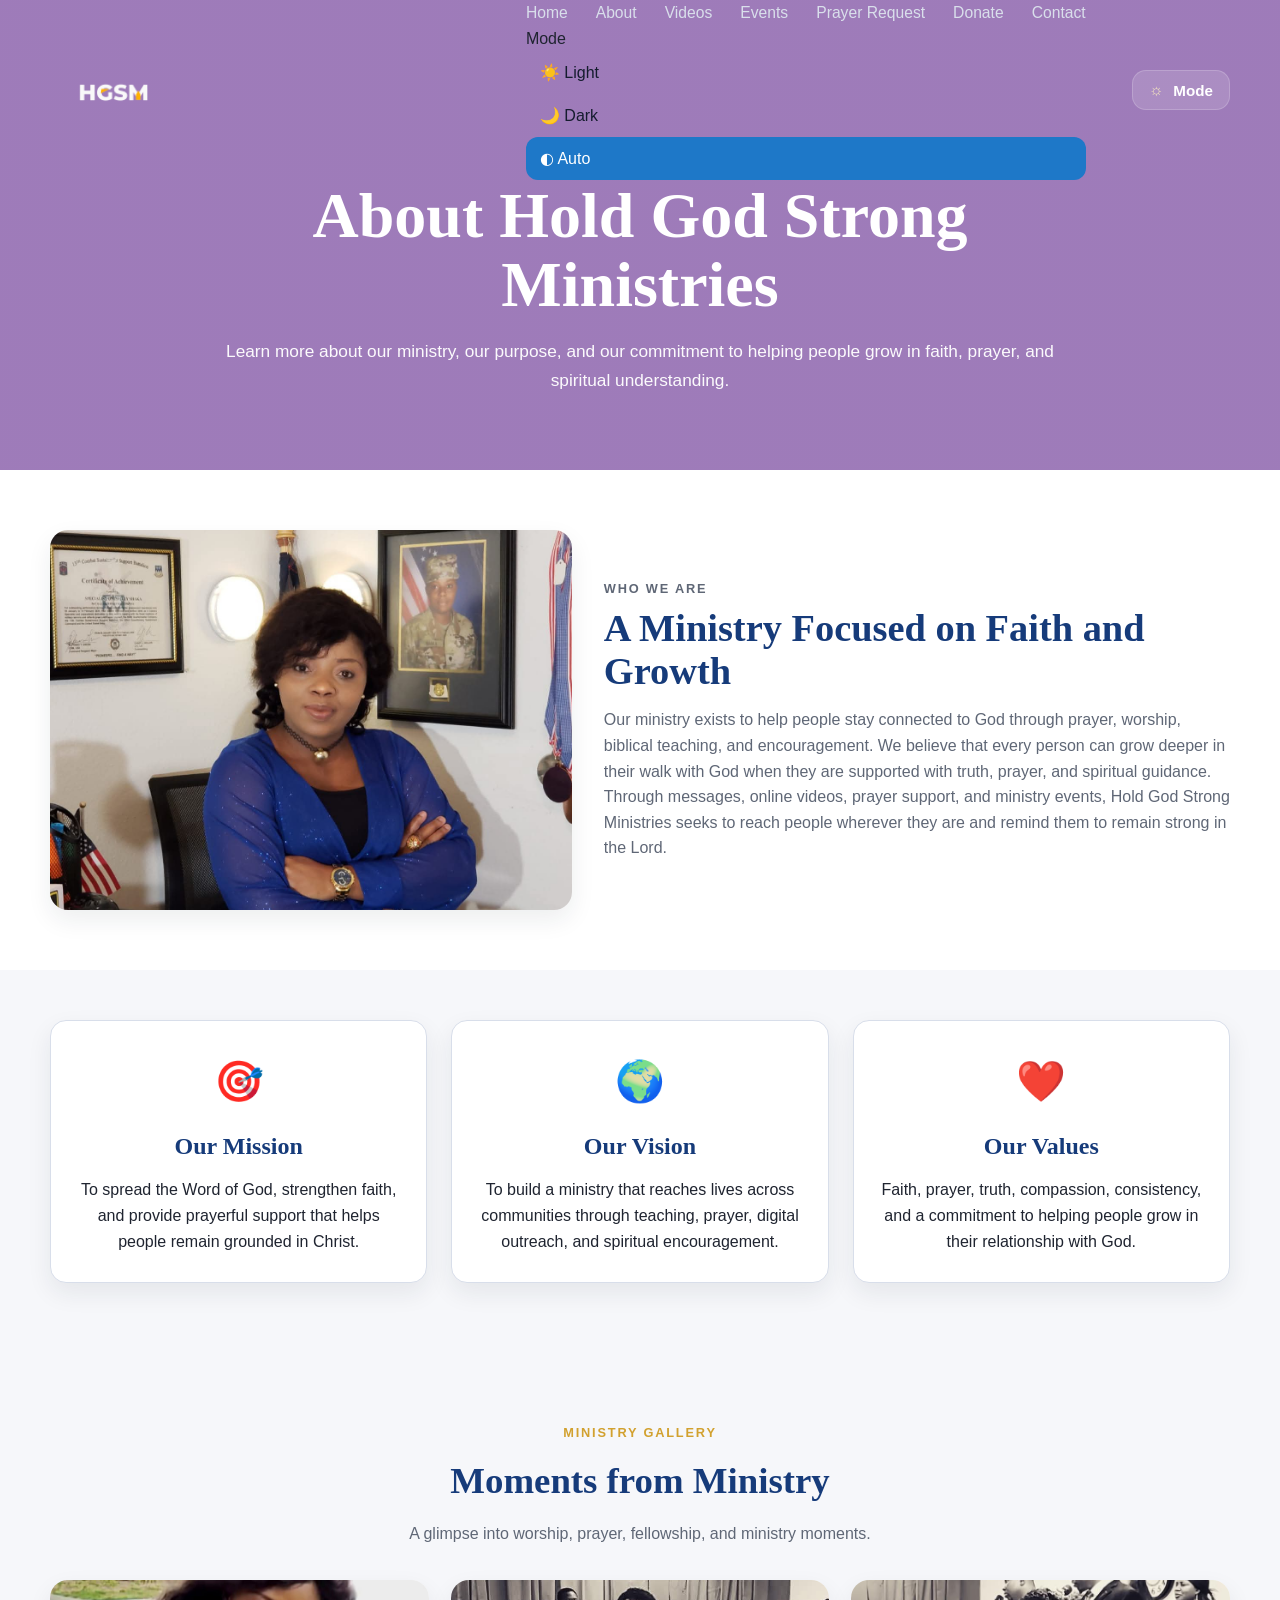
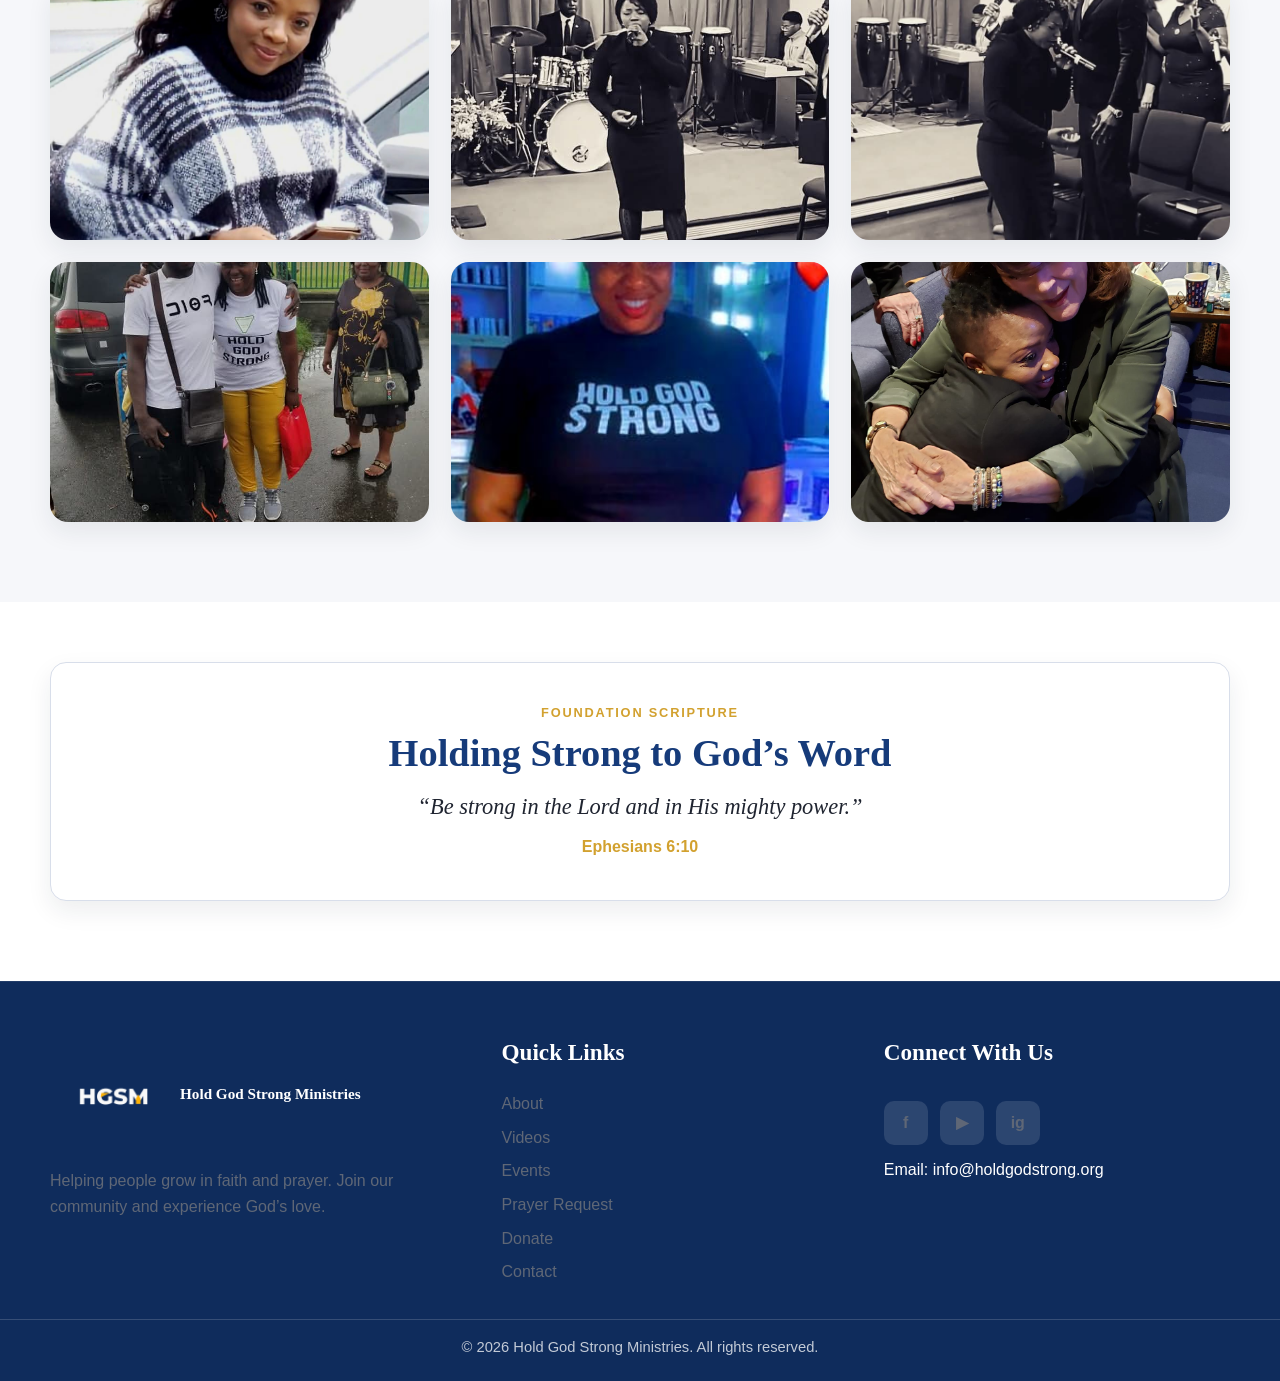
==== commit be4d45f1: "Update about.html" ====
--- a/about.html
+++ b/about.html
@@ -39,6 +39,15 @@
           <li><a href="donate.html">Donate</a></li>
           <li><a href="contact.html">Contact</a></li>
         </ul>
+
+        <div class="mobile-theme-switcher">
+          <p class="mobile-theme-title">Mode</p>
+          <div class="mobile-theme-options">
+            <button class="theme-option active" data-theme="light">☀️ Light</button>
+            <button class="theme-option" data-theme="dark">🌙 Dark</button>
+            <button class="theme-option" data-theme="auto">◐ Auto</button>
+          </div>
+        </div>
       </nav>
 
       <div class="theme-switcher">
--- a/css/style.css
+++ b/css/style.css
@@ -1223,6 +1223,42 @@
     display: none;
   }
 
+   .mobile-theme-switcher {
+    margin-top: 18px;
+    padding-top: 16px;
+    border-top: 1px solid #e6e6e6;
+  }
+
+  .mobile-theme-title {
+    font-size: 0.95rem;
+    font-weight: 700;
+    color: #151c2e;
+    margin-bottom: 10px;
+  }
+
+  .mobile-theme-options {
+    display: flex;
+    flex-direction: column;
+    gap: 10px;
+  }
+
+  .mobile-theme-options .theme-option {
+    width: 100%;
+    border: none;
+    background: #f4f6fb;
+    color: #151c2e;
+    text-align: left;
+    padding: 12px 14px;
+    border-radius: 12px;
+    font-size: 0.98rem;
+    cursor: pointer;
+  }
+
+  .mobile-theme-options .theme-option.active {
+    background: #1e78c8;
+    color: #ffffff;
+  }
+
   .site-nav {
     position: absolute;
     top: 100%;
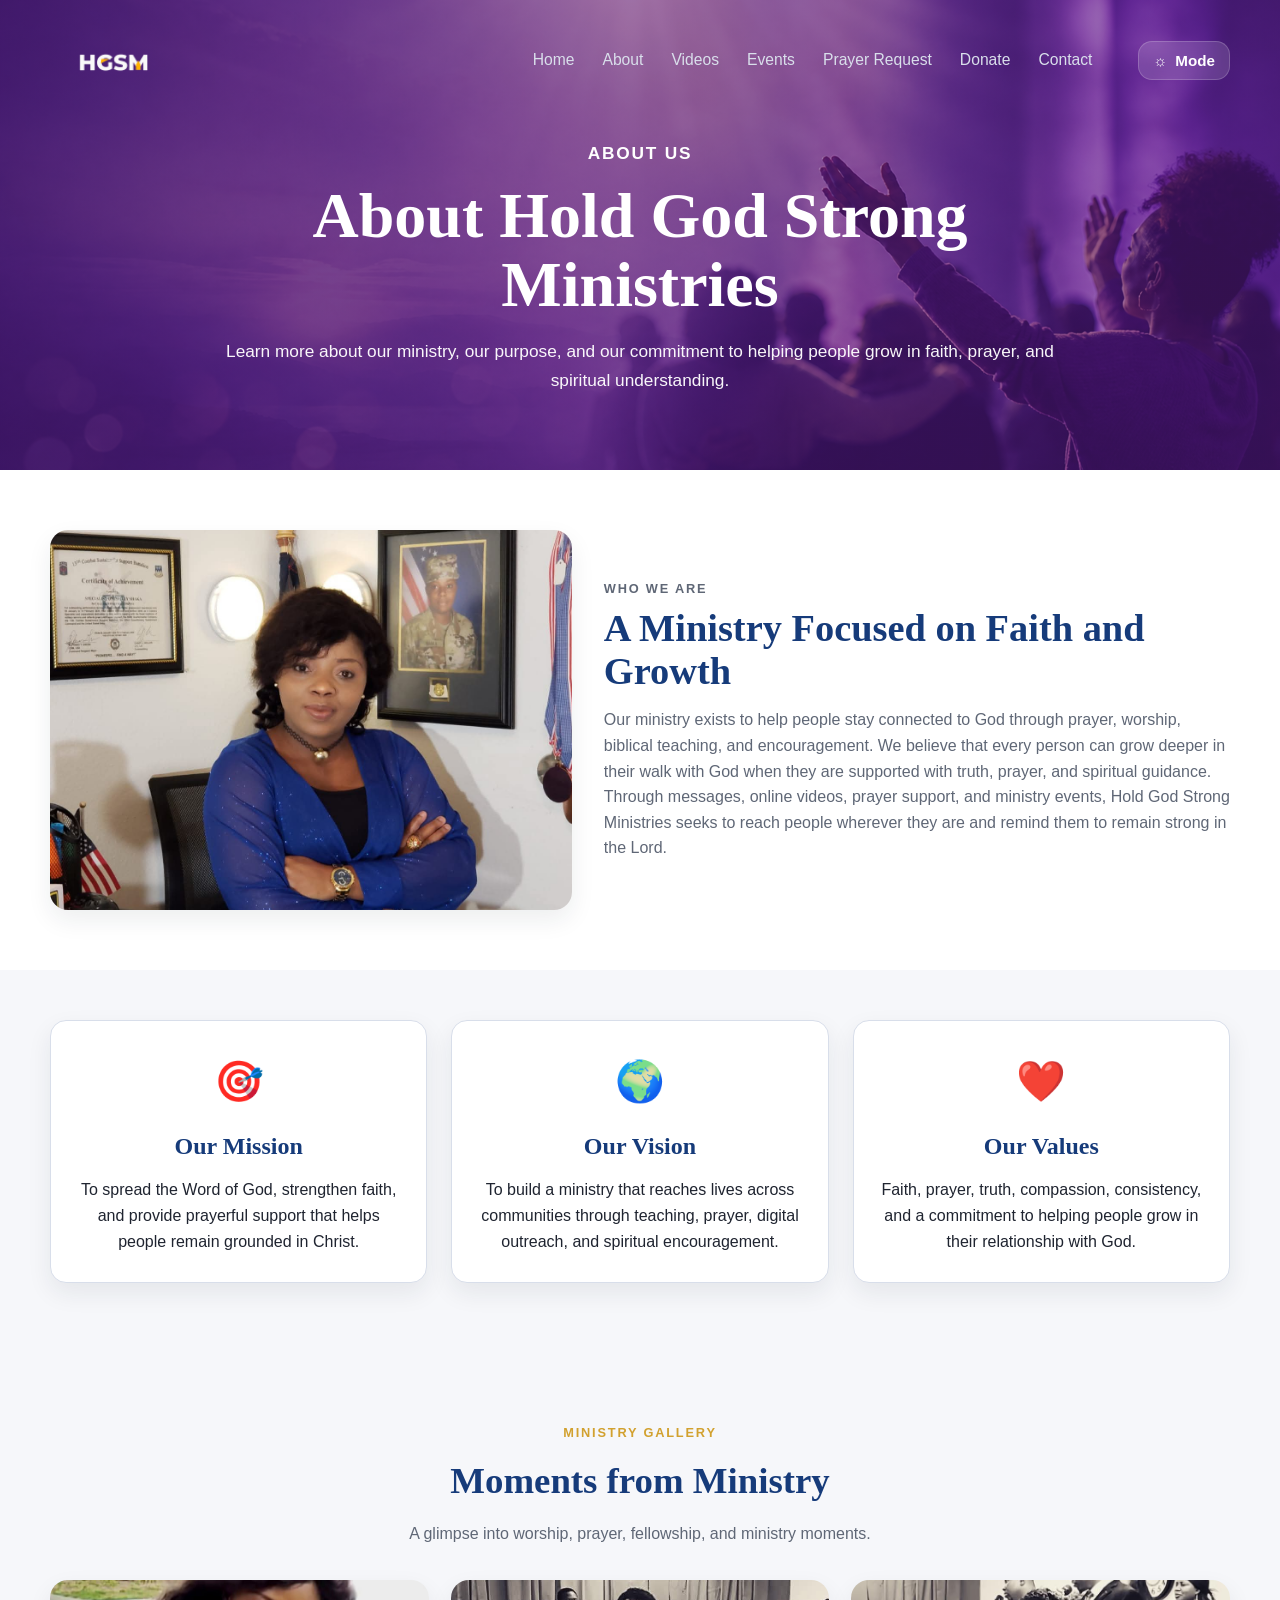
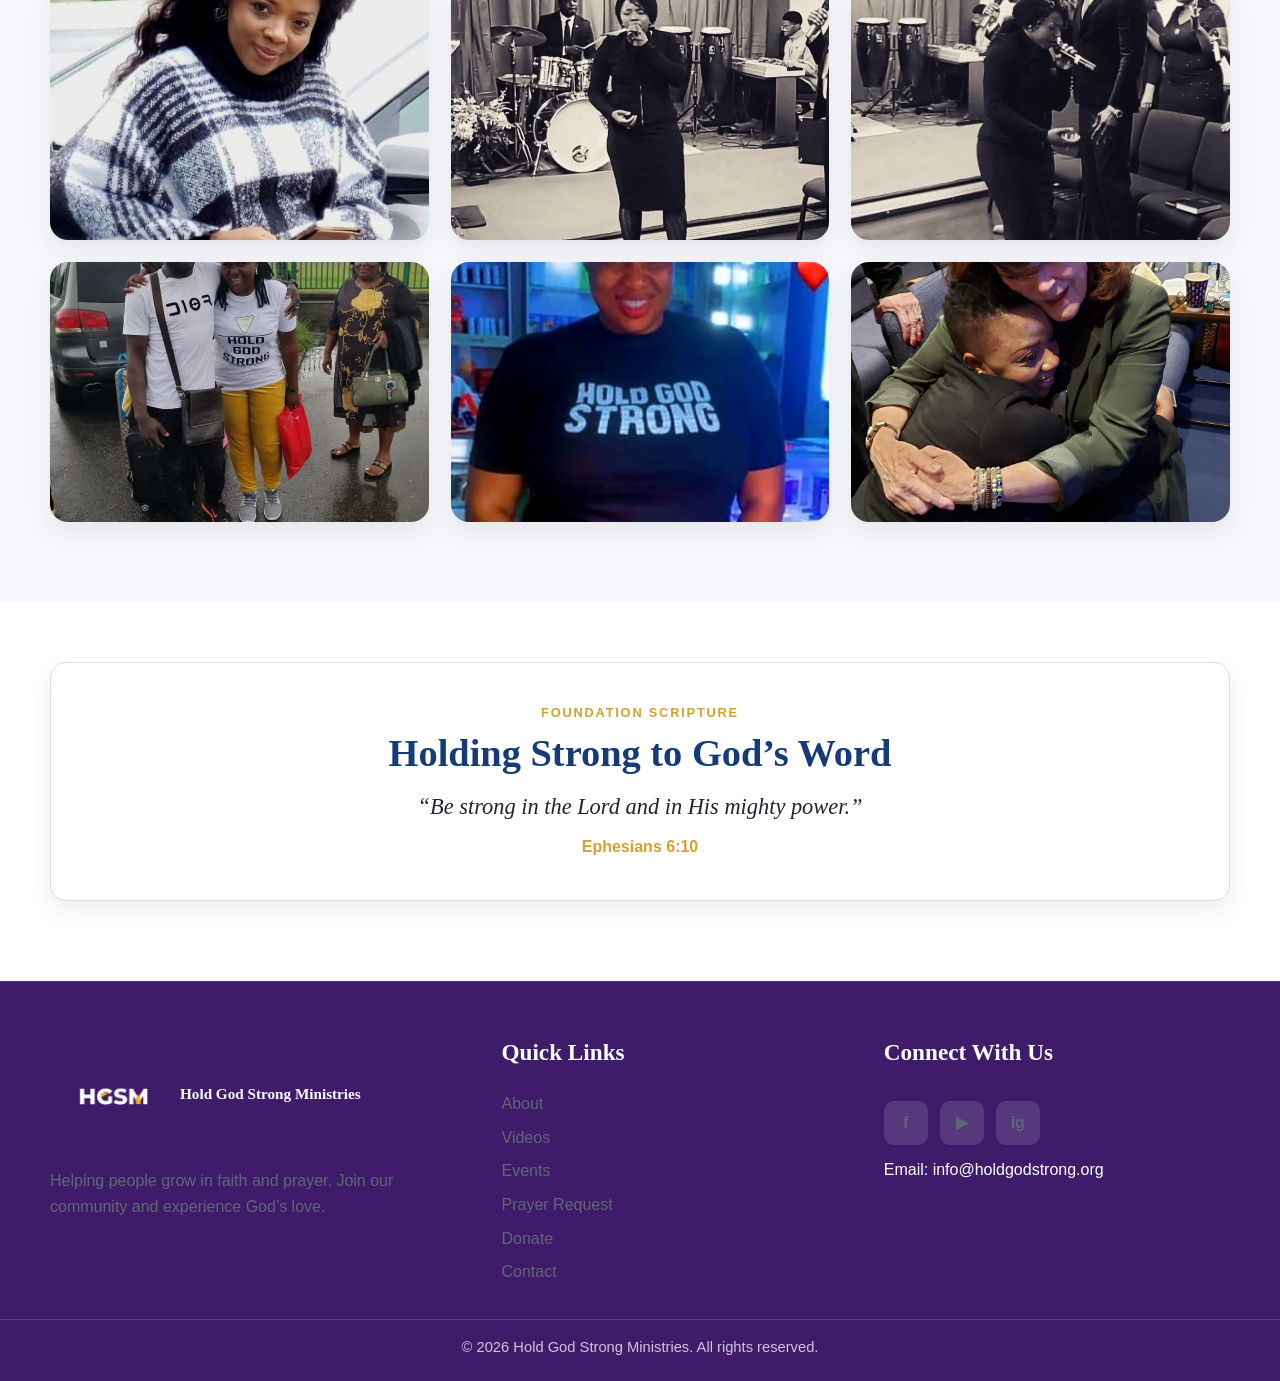
==== commit 4d3cfc6d: "Update about.html" ====
--- a/about.html
+++ b/about.html
@@ -41,8 +41,12 @@
         </ul>
 
         <div class="mobile-theme-switcher">
-          <p class="mobile-theme-title">Mode</p>
-          <div class="mobile-theme-options">
+          <button class="mobile-theme-toggle" id="mobileThemeToggle" type="button" aria-expanded="false">
+            <span>Mode</span>
+            <span class="mobile-theme-arrow">▾</span>
+          </button>
+
+          <div class="mobile-theme-dropdown" id="mobileThemeDropdown">
             <button class="theme-option active" data-theme="light">☀️ Light</button>
             <button class="theme-option" data-theme="dark">🌙 Dark</button>
             <button class="theme-option" data-theme="auto">◐ Auto</button>
--- a/css/style.css
+++ b/css/style.css
@@ -23,7 +23,7 @@
   --card-bg: #f8faff;
   --container: min(1180px, calc(100% - 80px));
 
-  /* theme variables */
+  /* theme colors */
   --page-bg: #ffffff;
   --section-bg: #f6f7fa;
   --card-surface: #ffffff;
@@ -126,7 +126,7 @@
 }
 
 /* =========================
-   THEME COLORS
+   THEME COLOR APPLICATION
 ========================= */
 .welcome-section,
 .about-section,
@@ -142,7 +142,9 @@
 .prayer-section,
 .events-section,
 .videos-grid-section,
-.gallery-section {
+.gallery-section,
+.donation-section,
+.payment-section {
   background: var(--section-bg);
 }
 
@@ -155,7 +157,11 @@
 .event-page-card,
 .thumbnail-card,
 .scripture-card,
-.event-card {
+.event-card,
+.donation-form-card,
+.giving-info-card,
+.payment-card,
+.giving-option-card {
   background: var(--card-surface);
 }
 
@@ -174,7 +180,10 @@
 .footer-about p,
 .footer-contact p,
 .footer-links a,
-.quick-subtext {
+.quick-subtext,
+.giving-info-card p,
+.option-text p,
+.payment-left p {
   color: var(--text-soft);
 }
 
@@ -202,8 +211,16 @@
 
 header.scrolled {
   position: fixed;
-  background: #0f2c5c !important;
+  top: 0;
+  left: 0;
+  width: 100%;
+  background: #3f1c6a !important;
   box-shadow: 0 8px 20px rgba(0, 0, 0, 0.12) !important;
+  z-index: 1000;
+}
+
+header.scrolled .nav-bar {
+  background: transparent !important;
 }
 
 .nav-bar {
@@ -277,6 +294,7 @@
   font-weight: 700;
 }
 
+/* hamburger */
 .menu-toggle {
   display: none;
   width: 46px;
@@ -316,24 +334,22 @@
 .theme-switcher {
   position: relative;
   margin-left: 18px;
+  display: block;
 }
 
 .theme-toggle-btn {
   display: inline-flex;
   align-items: center;
-  gap: 10px;
+  gap: 8px;
   background: rgba(255, 255, 255, 0.14);
   color: #ffffff;
   border: 1px solid rgba(255, 255, 255, 0.18);
   border-radius: 14px;
-  padding: 10px 16px;
+  padding: 10px 14px;
   font-size: 0.95rem;
   cursor: pointer;
-}
-
-.theme-icon {
-  font-size: 1rem;
-  color: #f5e6bf;
+  backdrop-filter: blur(6px);
+  -webkit-backdrop-filter: blur(6px);
 }
 
 .theme-toggle-btn span {
@@ -376,6 +392,11 @@
   color: #ffffff;
 }
 
+/* hidden on desktop */
+.mobile-theme-switcher {
+  display: none;
+}
+
 /* =========================
    HERO - HOME
 ========================= */
@@ -460,41 +481,41 @@
 .about-hero-bg {
   background:
     linear-gradient(rgba(88, 28, 135, 0.58), rgba(88, 28, 135, 0.58)),
-    url("../images/about-hero.jpg") center 20% / cover no-repeat;
+    url("../images/about001.png") center 20% / cover no-repeat;
 }
 
 .videos-hero-bg {
   background:
     linear-gradient(rgba(88, 28, 135, 0.58), rgba(88, 28, 135, 0.58)),
-    url("../images/ofure003.jpg") center 20% / cover no-repeat;
+    url("../images/videos001.png") center 20% / cover no-repeat;
 }
 
 .events-hero-bg {
   background:
     linear-gradient(rgba(88, 28, 135, 0.58), rgba(88, 28, 135, 0.58)),
-    url("../images/events-hero.jpg") center 20% / cover no-repeat;
+    url("../images/events001.png") center 20% / cover no-repeat;
 }
 
 .prayer-hero-bg {
   background:
     linear-gradient(rgba(88, 28, 135, 0.58), rgba(88, 28, 135, 0.58)),
-    url("../images/prayer-hero.jpg") center 20% / cover no-repeat;
+    url("../images/prayer001.png") center 20% / cover no-repeat;
 }
 
 .contact-hero-bg {
   background:
     linear-gradient(rgba(88, 28, 135, 0.58), rgba(88, 28, 135, 0.58)),
-    url("../images/contact-hero.jpg") center 20% / cover no-repeat;
+    url("../images/contact001.png") center 20% / cover no-repeat;
 }
 
 .donate-hero-bg {
   background:
     linear-gradient(rgba(88, 28, 135, 0.58), rgba(88, 28, 135, 0.58)),
-    url("../images/donate-hero.jpg") center 20% / cover no-repeat;
-}
-
-/* =========================
-   SHARED SECTIONS
+    url("../images/donate.png") center 20% / cover no-repeat;
+}
+
+/* =========================
+   SHARED CONTENT
 ========================= */
 .welcome-section {
   padding: 70px 0 50px;
@@ -517,7 +538,9 @@
 .featured-video-copy h2,
 .scripture-card h2,
 .event-page-content h2,
-.giving-info-card h2 {
+.giving-info-card h2,
+.section-heading h2,
+.payment-left h2 {
   font-family: Georgia, "Times New Roman", serif;
   font-size: clamp(2rem, 3vw, 3rem);
   line-height: 1.12;
@@ -570,7 +593,11 @@
 .event-page-card,
 .thumbnail-card,
 .scripture-card,
-.event-card {
+.event-card,
+.donation-form-card,
+.giving-info-card,
+.payment-card,
+.giving-option-card {
   border: 1px solid var(--border);
   border-radius: var(--radius);
   box-shadow: var(--shadow);
@@ -655,7 +682,8 @@
 
 .event-copy h3,
 .video-card-content h3,
-.about-info-card h3 {
+.about-info-card h3,
+.option-text h3 {
   font-family: Georgia, "Times New Roman", serif;
   color: var(--blue);
 }
@@ -775,7 +803,8 @@
 
 .contact-icon,
 .prayer-icon,
-.giving-icon {
+.giving-icon,
+.payment-icon {
   font-size: 3rem;
   margin-bottom: 16px;
 }
@@ -798,13 +827,15 @@
 }
 
 .contact-form-card,
-.prayer-form-card {
+.prayer-form-card,
+.donation-form-card {
   padding: 34px 34px 36px;
   position: relative;
 }
 
 .contact-label-box,
-.prayer-label-box {
+.prayer-label-box,
+.donation-label-box {
   position: absolute;
   top: -16px;
   left: 24px;
@@ -817,8 +848,177 @@
 }
 
 .contact-form,
-.prayer-form {
+.prayer-form,
+.donation-form {
   margin-top: 18px;
+}
+
+/* =========================
+   DONATE PAGE
+========================= */
+.donation-section {
+  padding: 50px 0 34px;
+}
+
+.donation-layout {
+  display: grid;
+  grid-template-columns: 2fr 0.8fr;
+  gap: 30px;
+  align-items: start;
+}
+
+.giving-info-card {
+  padding: 34px 26px;
+  text-align: center;
+  min-height: 100%;
+}
+
+.giving-info-card h2 {
+  font-size: 2.2rem;
+}
+
+.optional-giving {
+  margin-top: 34px;
+}
+
+.section-heading {
+  display: flex;
+  align-items: center;
+  gap: 14px;
+  margin-bottom: 18px;
+}
+
+.section-heading h2 {
+  font-size: 2rem;
+  margin-bottom: 4px;
+}
+
+.section-heading p {
+  color: var(--text-soft);
+  line-height: 1.6;
+}
+
+.section-icon {
+  font-size: 2rem;
+  color: var(--gold);
+  flex-shrink: 0;
+}
+
+.giving-options-grid {
+  display: grid;
+  grid-template-columns: repeat(3, 1fr);
+  gap: 18px;
+  margin-top: 16px;
+}
+
+.giving-option-card {
+  padding: 22px 18px;
+  display: flex;
+  align-items: center;
+  gap: 16px;
+  cursor: pointer;
+  transition: border-color 0.25s ease, transform 0.25s ease, box-shadow 0.25s ease;
+}
+
+.giving-option-card:hover {
+  border-color: var(--gold);
+  transform: translateY(-2px);
+}
+
+.giving-radio {
+  display: none;
+}
+
+.radio-circle {
+  width: 18px;
+  height: 18px;
+  border: 2px solid #8b96aa;
+  border-radius: 50%;
+  flex-shrink: 0;
+  position: relative;
+}
+
+.giving-radio:checked + .radio-circle {
+  border-color: var(--blue);
+}
+
+.giving-radio:checked + .radio-circle::after {
+  content: "";
+  width: 10px;
+  height: 10px;
+  background: var(--blue);
+  border-radius: 50%;
+  position: absolute;
+  top: 50%;
+  left: 50%;
+  transform: translate(-50%, -50%);
+}
+
+.option-icon {
+  font-size: 2.2rem;
+  color: var(--blue);
+  flex-shrink: 0;
+}
+
+.option-text h3 {
+  font-size: 1.1rem;
+  line-height: 1.3;
+  margin-bottom: 4px;
+}
+
+.option-text p {
+  font-size: 0.95rem;
+  line-height: 1.5;
+}
+
+.donate-btn {
+  width: 100%;
+  border: none;
+  border-radius: 12px;
+  background: var(--gold);
+  color: var(--white);
+  font-size: 1.05rem;
+  font-weight: 700;
+  padding: 16px;
+  cursor: pointer;
+  transition: background 0.2s ease, transform 0.2s ease;
+}
+
+.donate-btn:hover {
+  background: #b98d25;
+  transform: translateY(-1px);
+}
+
+.payment-section {
+  padding: 0 0 42px;
+}
+
+.payment-card {
+  padding: 28px 32px;
+  display: flex;
+  justify-content: space-between;
+  align-items: center;
+  gap: 20px;
+}
+
+.payment-left {
+  display: flex;
+  align-items: center;
+  gap: 16px;
+}
+
+.payment-right {
+  display: flex;
+  gap: 28px;
+  align-items: center;
+  justify-content: flex-end;
+  flex-wrap: wrap;
+}
+
+.payment-right span {
+  font-size: 2rem;
+  font-weight: 700;
+  color: var(--blue);
 }
 
 /* =========================
@@ -1002,7 +1202,7 @@
    FOOTER
 ========================= */
 footer {
-  background: #0f2c5c;
+  background: #3f1c6a;
   color: var(--white);
   padding-top: 52px;
   border-top: 1px solid rgba(255, 255, 255, 0.08);
@@ -1105,7 +1305,6 @@
 }
 
 .gallery-card {
-  background: var(--card-surface);
   border-radius: 18px;
   overflow: hidden;
   box-shadow: 0 10px 24px rgba(28, 35, 56, 0.08);
@@ -1182,12 +1381,16 @@
 body.theme-dark .scripture-card h2,
 body.theme-dark .event-page-content h2,
 body.theme-dark .giving-info-card h2,
+body.theme-dark .section-heading h2,
+body.theme-dark .payment-left h2,
 body.theme-dark .quick-card h3,
 body.theme-dark .about-info-card h3,
 body.theme-dark .event-copy h3,
 body.theme-dark .category-heading,
 body.theme-dark .gallery-title,
-body.theme-dark .thumbnail-card-content h3 {
+body.theme-dark .thumbnail-card-content h3,
+body.theme-dark .option-text h3,
+body.theme-dark .payment-right span {
   color: #ffffff;
 }
 
@@ -1215,63 +1418,108 @@
 }
 
 @media (max-width: 980px) {
+  .menuToggle,
   .menu-toggle {
     display: inline-flex;
   }
 
+  /* desktop theme button hidden on mobile */
   .theme-switcher {
     display: none;
   }
 
-   .mobile-theme-switcher {
-    margin-top: 18px;
-    padding-top: 16px;
-    border-top: 1px solid #e6e6e6;
-  }
-
-  .mobile-theme-title {
-    font-size: 0.95rem;
-    font-weight: 700;
-    color: #151c2e;
-    margin-bottom: 10px;
-  }
-
-  .mobile-theme-options {
-    display: flex;
-    flex-direction: column;
-    gap: 10px;
-  }
-
-  .mobile-theme-options .theme-option {
-    width: 100%;
-    border: none;
-    background: #f4f6fb;
-    color: #151c2e;
-    text-align: left;
-    padding: 12px 14px;
-    border-radius: 12px;
-    font-size: 0.98rem;
-    cursor: pointer;
-  }
-
-  .mobile-theme-options .theme-option.active {
-    background: #1e78c8;
-    color: #ffffff;
-  }
+  /* mobile theme block shown only on mobile */
+  /* mobile theme dropdown */
+.mobile-theme-switcher {
+  display: block;
+  margin-top: 18px;
+  padding-top: 16px;
+  border-top: 1px solid #e6e6e6;
+}
+
+.mobile-theme-toggle {
+  width: 100%;
+  display: flex;
+  align-items: center;
+  justify-content: space-between;
+  border: none;
+  background: #f4f6fb;
+  color: #151c2e;
+  padding: 14px 16px;
+  border-radius: 12px;
+  font-size: 1rem;
+  font-weight: 700;
+  cursor: pointer;
+}
+
+.mobile-theme-arrow {
+  font-size: 1rem;
+  transition: transform 0.25s ease;
+}
+
+.mobile-theme-switcher.open .mobile-theme-arrow {
+  transform: rotate(180deg);
+}
+
+.mobile-theme-dropdown {
+  display: none;
+  margin-top: 10px;
+  flex-direction: column;
+  gap: 10px;
+}
+
+.mobile-theme-switcher.open .mobile-theme-dropdown {
+  display: flex;
+}
+
+.mobile-theme-dropdown .theme-option {
+  width: 100%;
+  border: none;
+  background: #f4f6fb;
+  color: #151c2e !important;
+  text-align: left;
+  padding: 12px 14px;
+  border-radius: 12px;
+  font-size: 0.98rem;
+  cursor: pointer;
+  opacity: 1 !important;
+}
+
+.mobile-theme-dropdown .theme-option.active {
+  background: #1e78c8;
+  color: #ffffff !important;
+}
+
+.mobile-theme-dropdown .theme-option:not(.active) {
+  background: #f4f6fb;
+  color: #151c2e !important;
+}
+
+body.theme-dark .mobile-theme-dropdown .theme-option {
+  background: #f4f6fb;
+  color: #151c2e !important;
+}
+
+body.theme-dark .mobile-theme-dropdown .theme-option.active {
+  background: #1e78c8;
+  color: #ffffff !important;
+}
 
   .site-nav {
-    position: absolute;
-    top: 100%;
-    right: 0;
-    width: min(320px, 92vw);
-    background: #ffffff !important;
-    border: 1px solid #e6e6e6;
-    border-radius: 18px;
-    box-shadow: 0 18px 40px rgba(20, 32, 61, 0.18);
-    padding: 18px 20px;
-    display: none;
-    z-index: 1200;
-  }
+  position: absolute;
+  top: 100%;
+  right: 0;
+  width: min(320px, 92vw);
+  max-height: calc(100vh - 110px);
+  overflow-y: auto;
+  background: #ffffff !important;
+  border: 1px solid #e6e6e6;
+  border-radius: 18px;
+  box-shadow: 0 18px 40px rgba(20, 32, 61, 0.18);
+  padding: 18px 20px 20px;
+  display: none;
+  z-index: 1200;
+}
 
   .site-nav.open {
     display: block;
@@ -1313,7 +1561,9 @@
   .event-card,
   .event-page-card,
   .featured-video-layout,
-  .footer-grid {
+  .footer-grid,
+  .donation-layout,
+  .giving-options-grid {
     grid-template-columns: 1fr;
   }
 
@@ -1326,6 +1576,16 @@
   .about-image-card img {
     min-height: 220px;
     height: 220px;
+  }
+
+  .payment-card {
+    flex-direction: column;
+    align-items: flex-start;
+    padding: 24px;
+  }
+
+  .giving-info-card h2 {
+    font-size: 2rem;
   }
 }
 
@@ -1371,7 +1631,9 @@
   }
 
   .hero,
-  .page-hero {
+  .page-hero,
+  .donation-hero,
+  .donate-hero {
     min-height: 360px;
     padding: 110px 20px 45px;
   }
@@ -1381,7 +1643,9 @@
   }
 
   .hero h1,
-  .page-hero h1 {
+  .page-hero h1,
+  .donation-hero h1,
+  .donate-hero h1 {
     font-size: 2.4rem;
   }
 
@@ -1403,12 +1667,15 @@
   .contact-form-card,
   .prayer-form-card,
   .contact-info-card,
-  .prayer-info-card {
+  .prayer-info-card,
+  .donation-form-card,
+  .giving-info-card {
     padding: 26px 20px 24px;
   }
 
   .contact-label-box,
-  .prayer-label-box {
+  .prayer-label-box,
+  .donation-label-box {
     position: static;
     display: inline-block;
     margin-bottom: 18px;
@@ -1423,7 +1690,10 @@
   .event-page-content h2,
   .about-text-card h2,
   .scripture-card h2,
-  .gallery-title {
+  .gallery-title,
+  .section-heading h2,
+  .giving-info-card h2,
+  .payment-left h2 {
     font-size: 1.8rem;
   }
 
@@ -1433,6 +1703,19 @@
 
   .gallery-card img {
     height: 220px;
+  }
+
+  .option-text h3 {
+    font-size: 1.05rem;
+  }
+
+  .payment-right {
+    gap: 16px;
+    justify-content: flex-start;
+  }
+
+  .payment-right span {
+    font-size: 1.5rem;
   }
 
   .lightbox-close {
